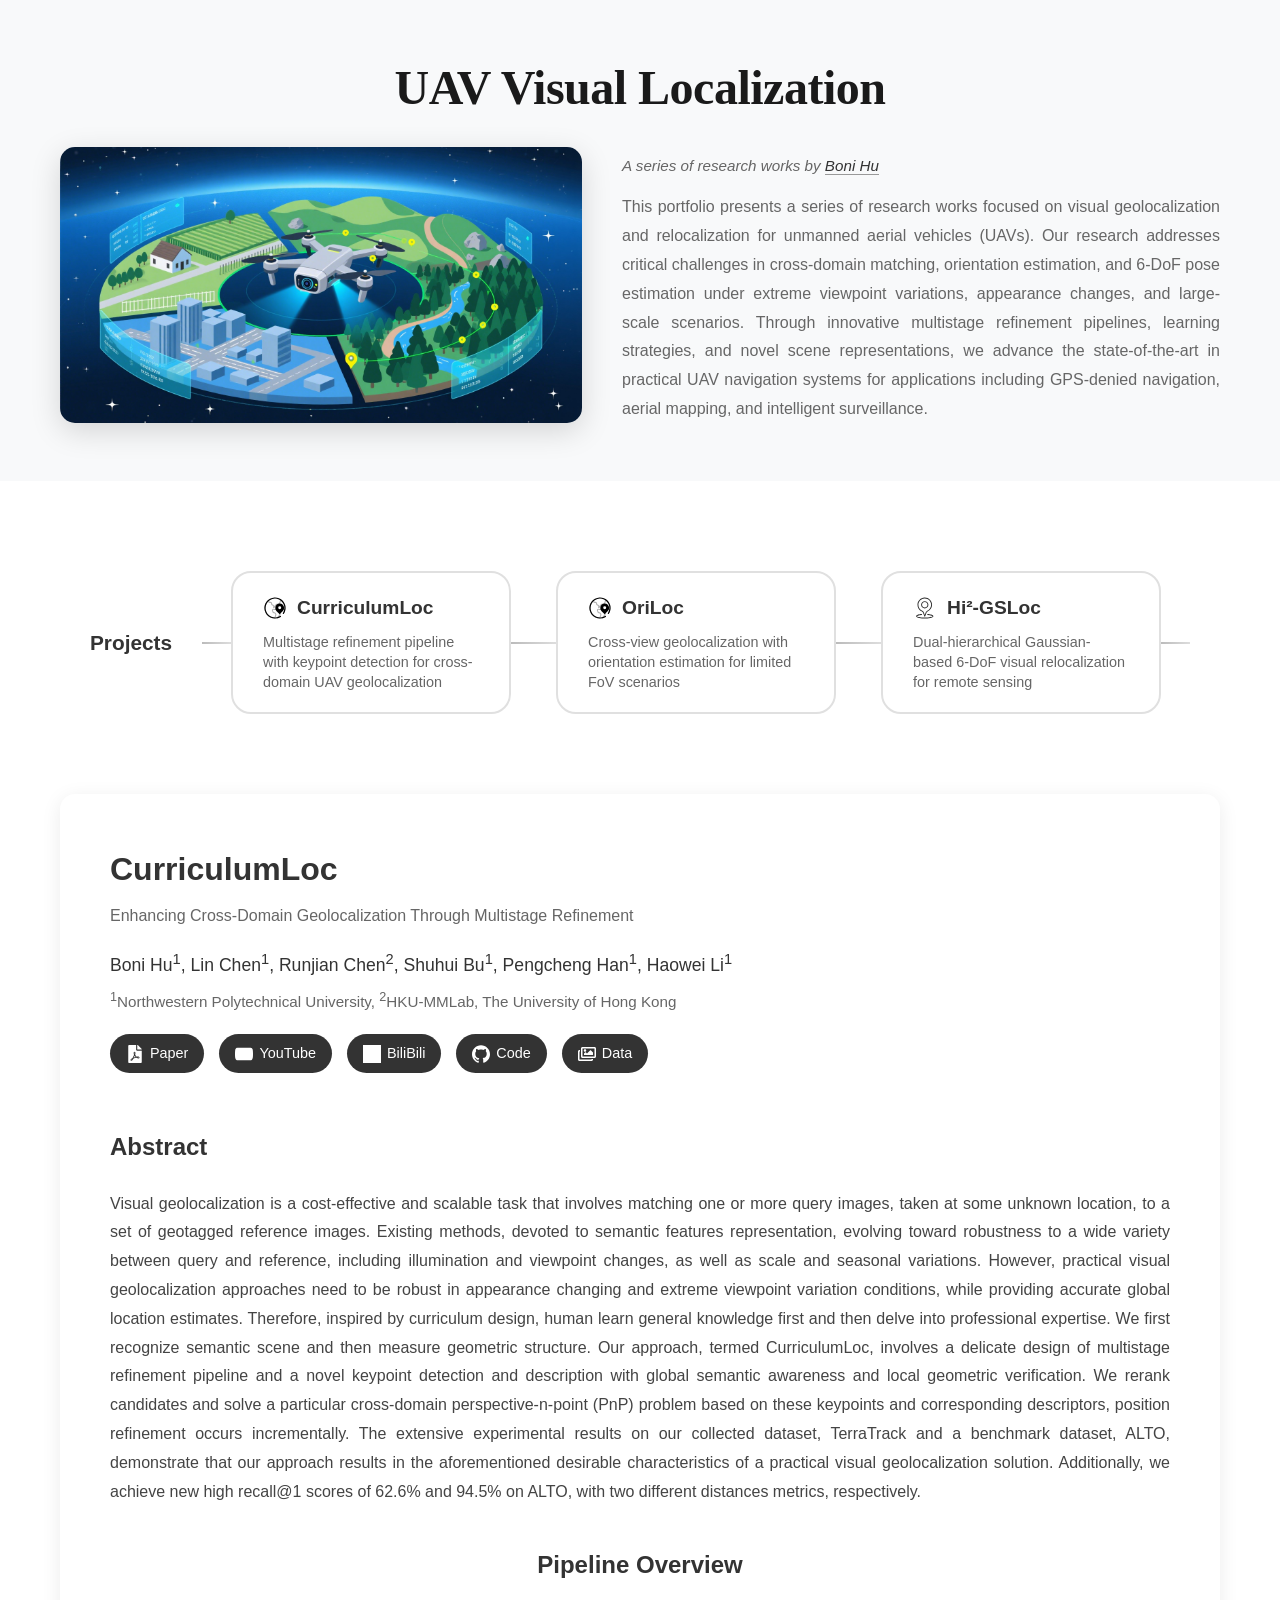
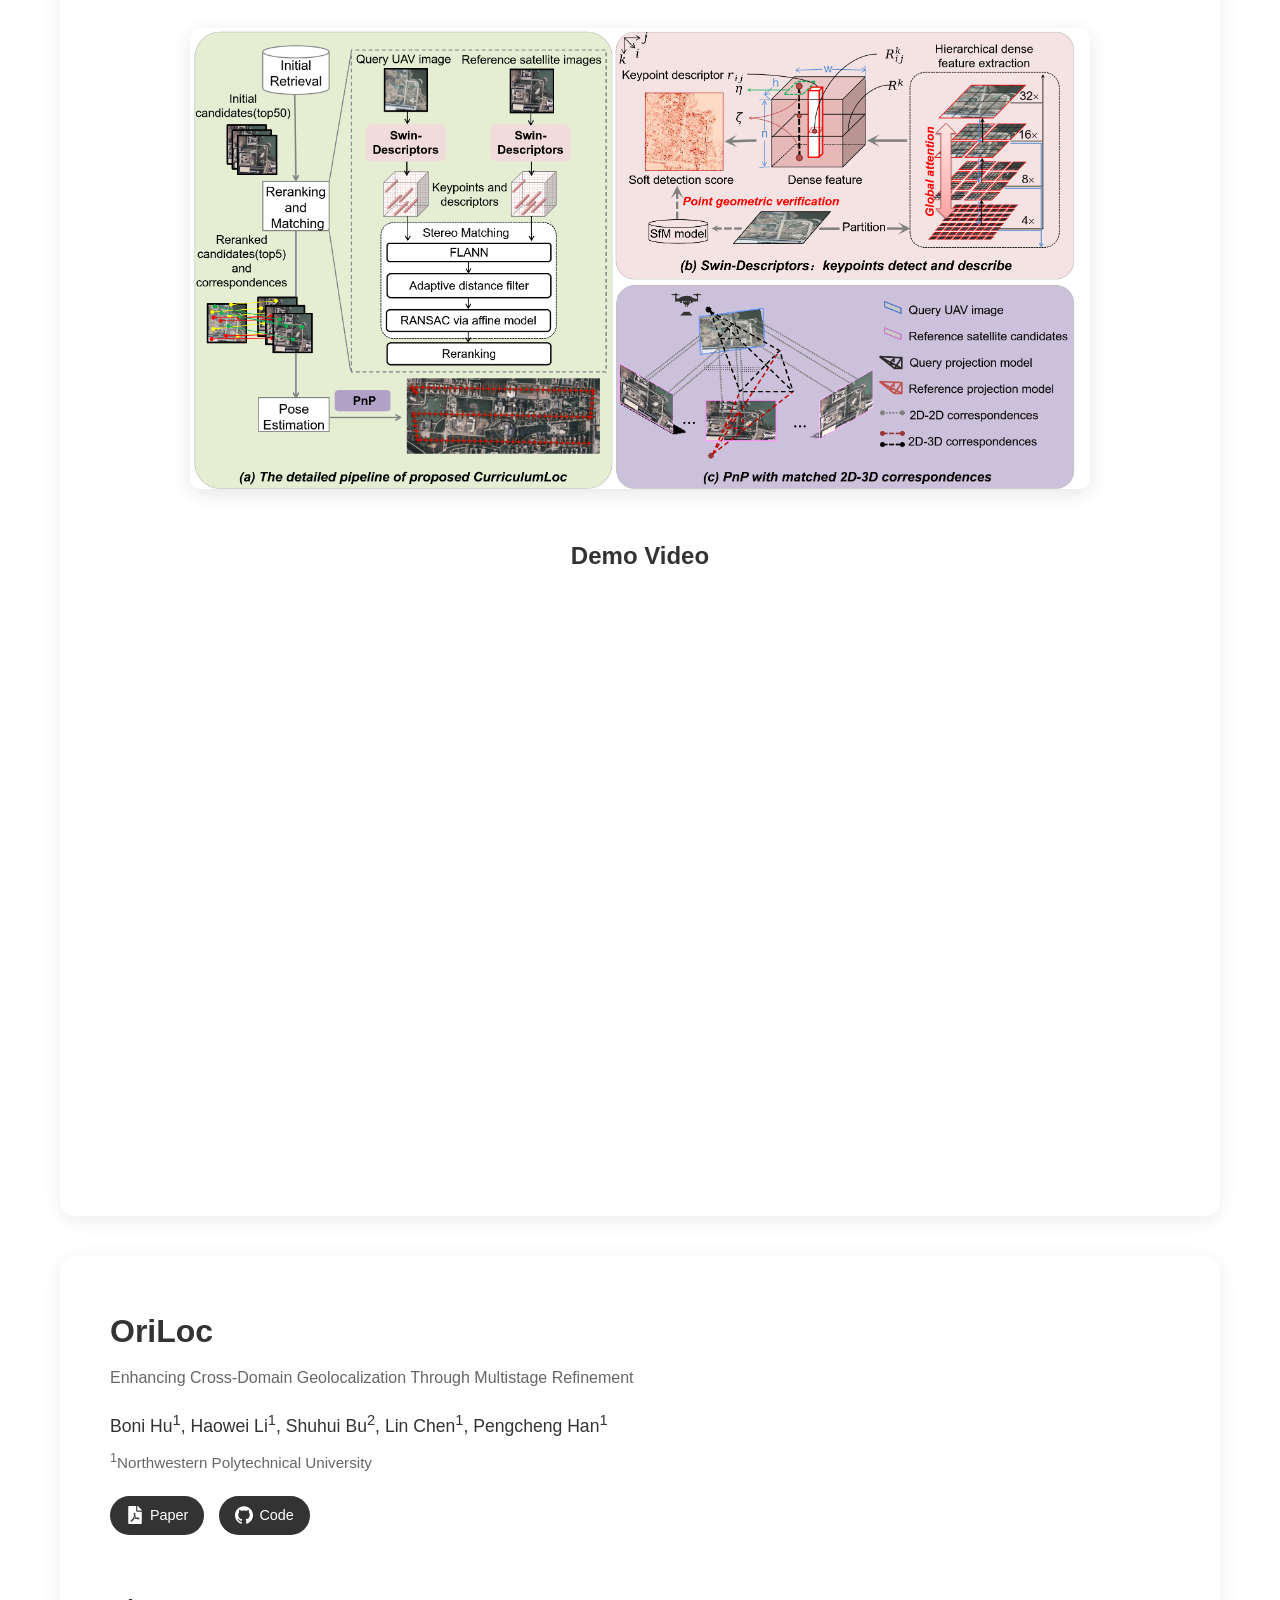
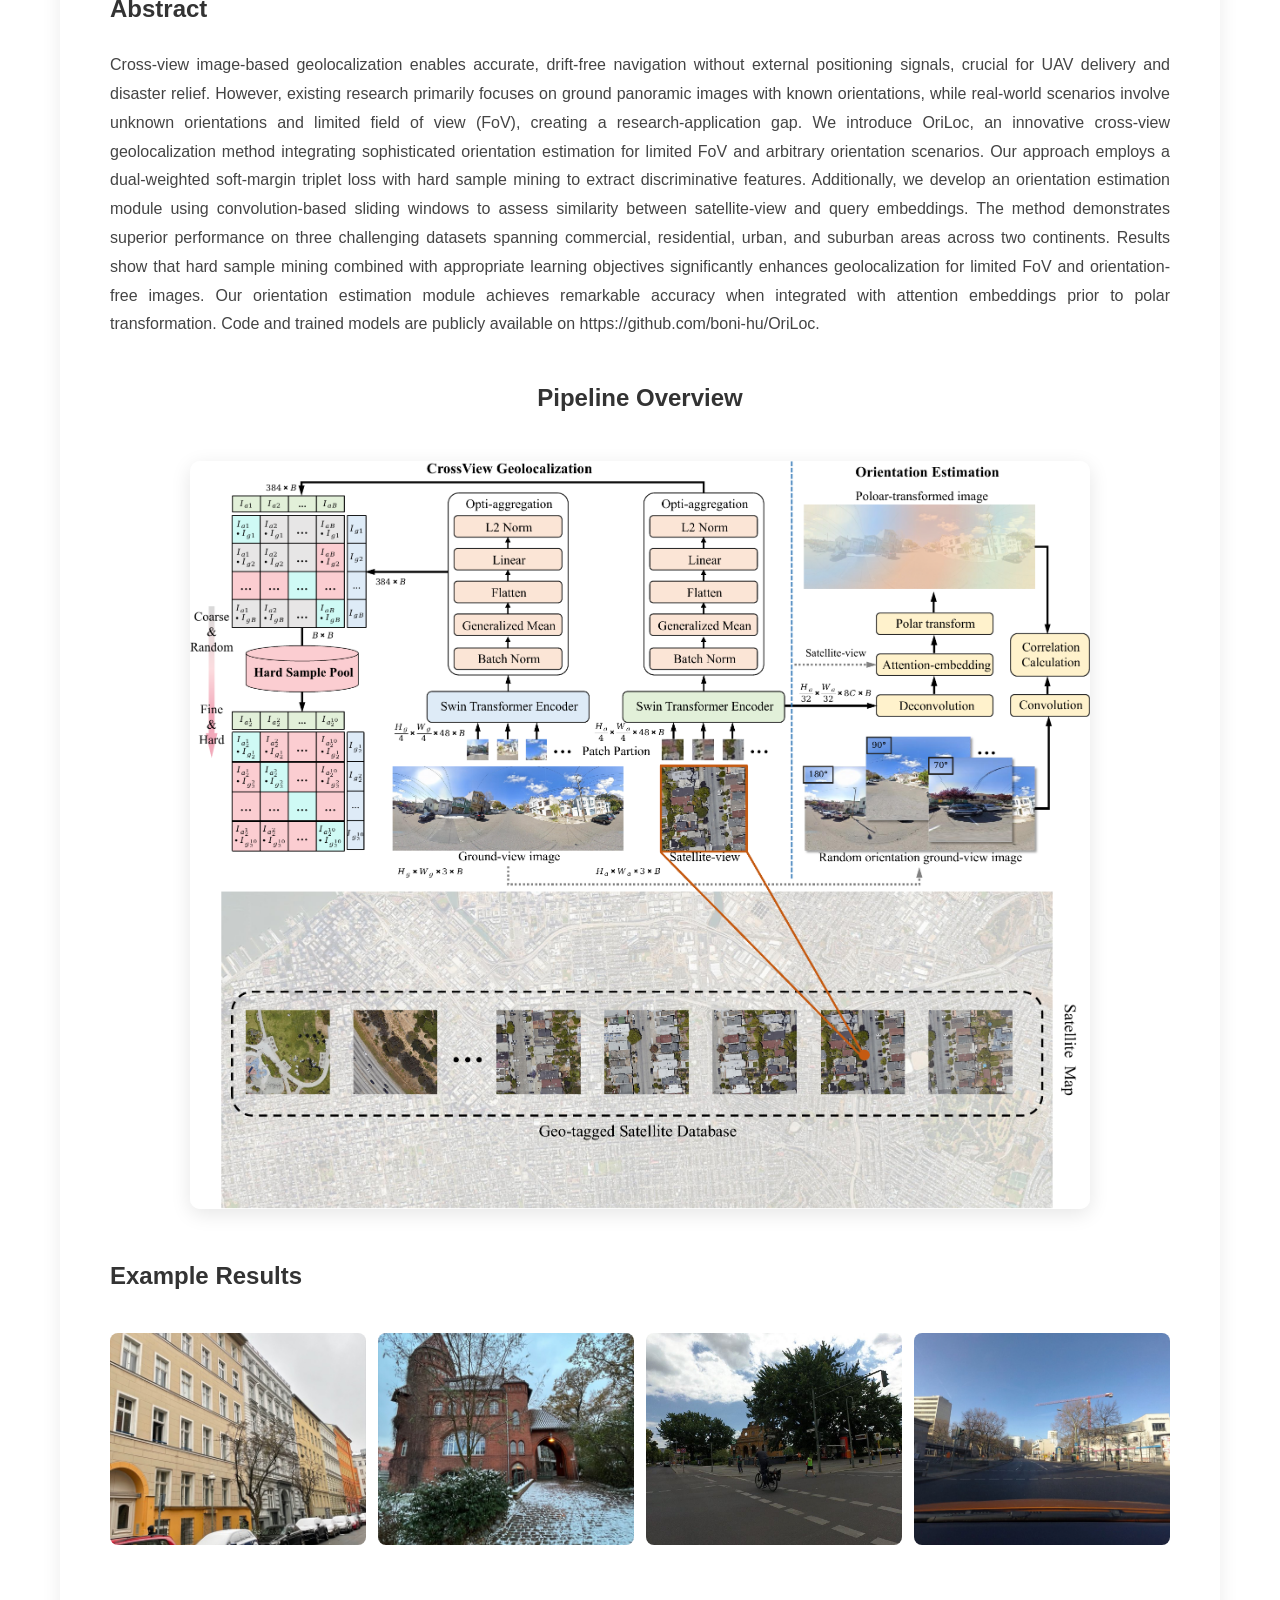
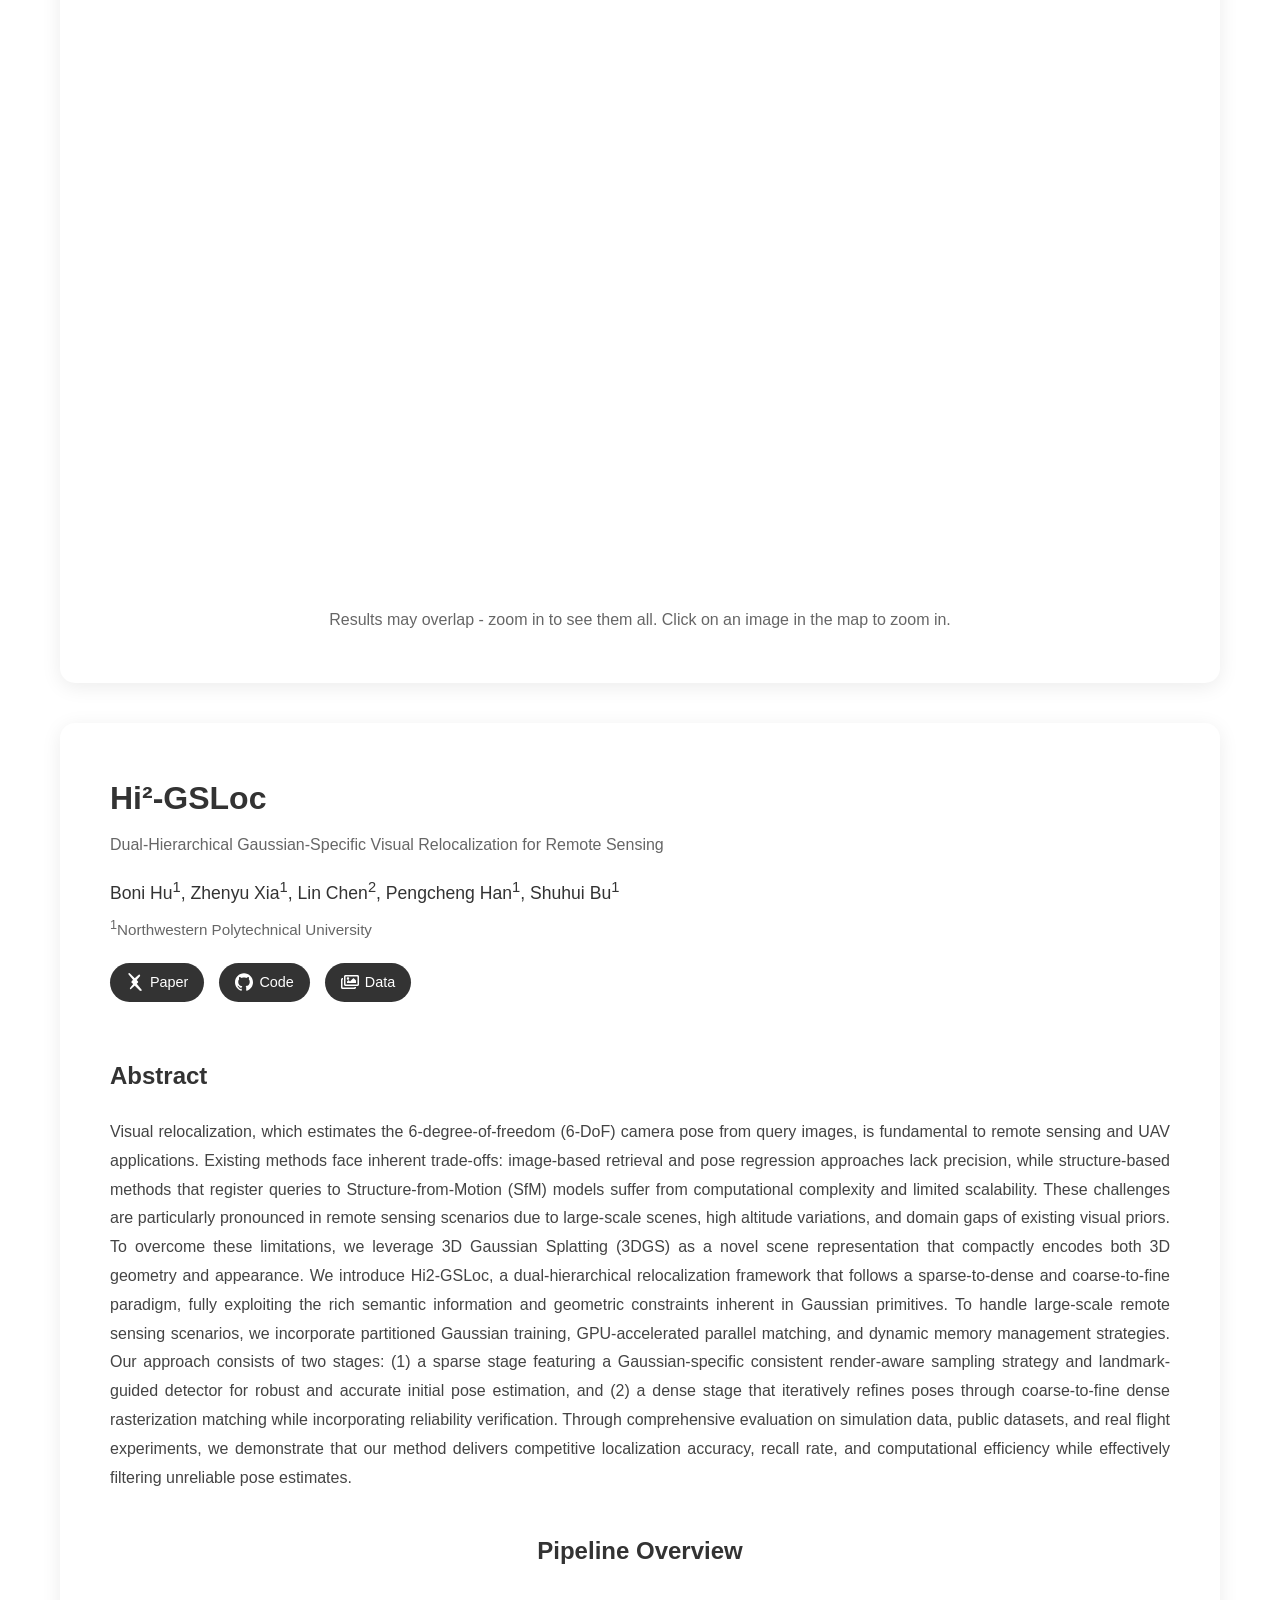
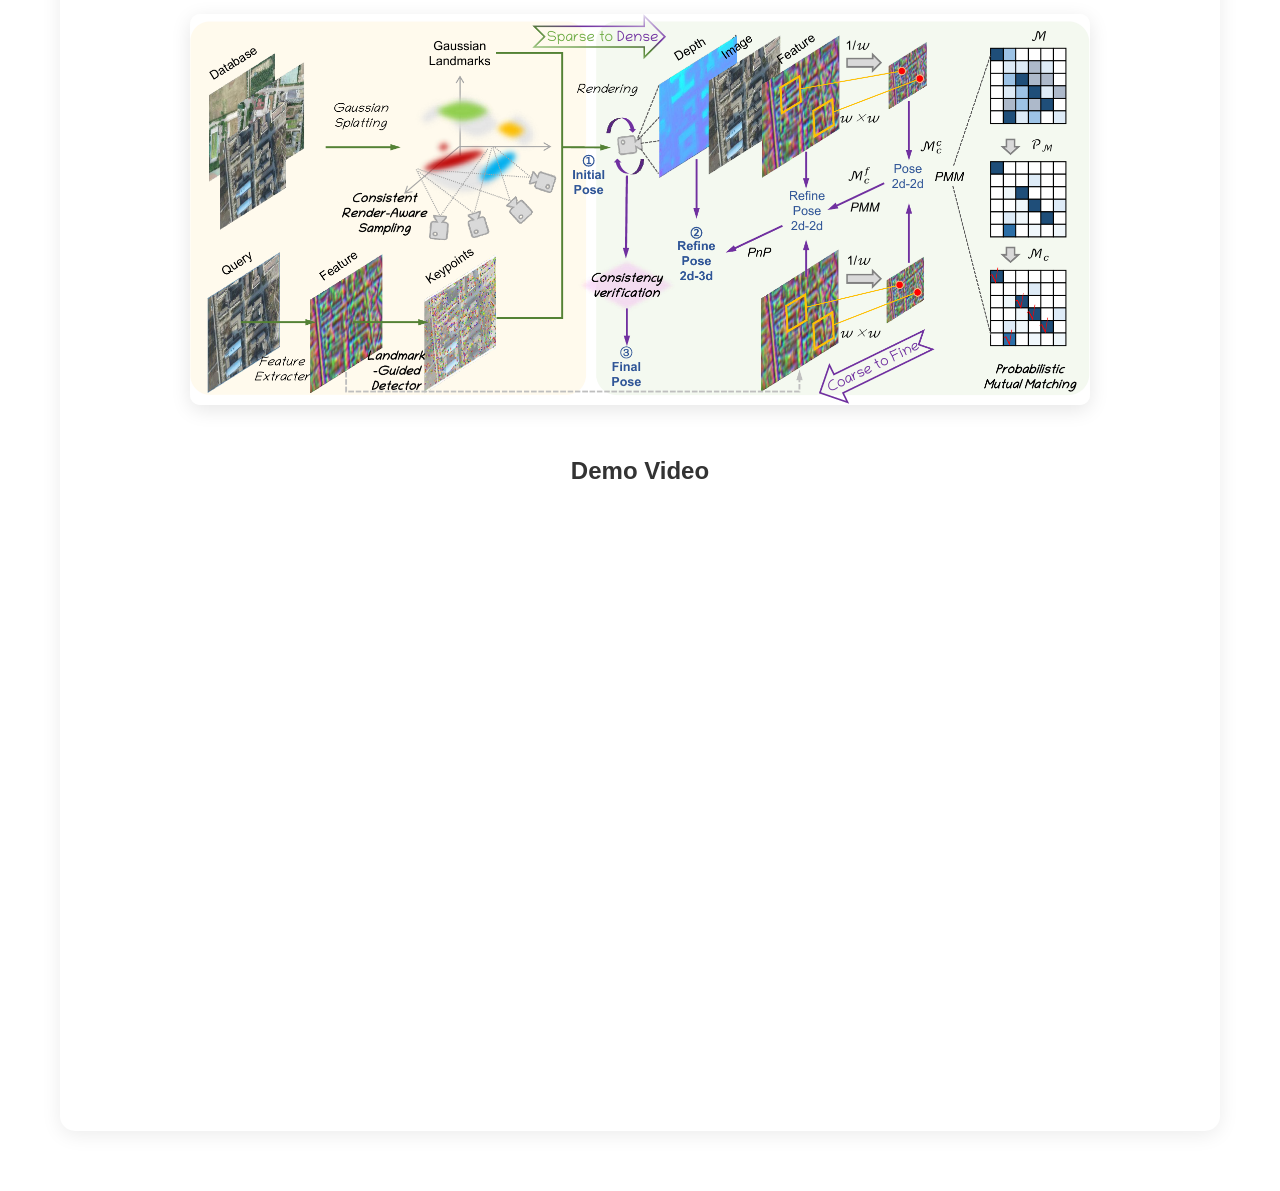
==== index.html @ 39e58263 "first commit" ====
<!DOCTYPE html>
<html lang="en">
<head>
  <meta charset="UTF-8">
  <meta name="viewport" content="width=device-width, initial-scale=1.0">
  <title>UAV Visual Localization</title>
  <link href="https://api.mapbox.com/mapbox-gl-js/v2.11.0/mapbox-gl.css" rel="stylesheet">
  <script src="https://api.mapbox.com/mapbox-gl-js/v2.11.0/mapbox-gl.js"></script>
  <style>
    * {
      margin: 0;
      padding: 0;
      box-sizing: border-box;
    }

    body {
      font-family: -apple-system, BlinkMacSystemFont, 'Segoe UI', Roboto, Oxygen, Ubuntu, Cantarell, sans-serif;
      line-height: 1.6;
      color: #333;
      background: #ffffff;
      min-height: 100vh;
    }

    @import url('https://fonts.googleapis.com/css2?family=Playfair+Display:wght@700;900&display=swap');

    .container {
      max-width: 1200px;
      margin: 0 auto;
      padding: 20px;
    }

    /* Hero Section */
    .hero {
      text-align: center;
      padding: 30px 20px;
      color: #333;
      background: #f8f9fa;
    }

    .hero h1 {
      font-size: 3em;
      margin-bottom: 15px;
      font-weight: 900;
      color: #1a1a1a;
      text-align: center;
      font-family: 'Playfair Display', serif;
      letter-spacing: -0.5px;
    }

    .hero-content {
      display: flex;
      align-items: center;
      gap: 40px;
      max-width: 1200px;
      margin: 0 auto;
      margin-top: 20px;
    }

    .hero-image-container {
      flex: 0 0 45%;
    }

    .hero-image {
      width: 100%;
      border-radius: 15px;
      box-shadow: 0 8px 30px rgba(0,0,0,0.15);
    }

    .hero-text {
      flex: 1;
      text-align: left;
    }

    .author-note {
      font-size: 0.95em;
      color: #666;
      margin-bottom: 15px;
      font-style: italic;
    }

    .author-note a {
      color: #333;
      text-decoration: none;
      font-weight: 500;
      border-bottom: 1px solid #999;
    }

    .author-note a:hover {
      color: #000;
      border-bottom-color: #333;
    }

    .hero-description {
      font-size: 1em;
      color: #666;
      line-height: 1.8;
      text-align: justify;
    }

    /* Navigation Menu */
    .nav-menu {
      background: transparent;
      padding: 40px 0;
      margin: 30px auto;
      position: relative;
      max-width: 1100px;
    }

    .nav-title {
      font-size: 1.3em;
      font-weight: 600;
      color: #333;
      margin-right: 30px;
      white-space: nowrap;
    }

    .nav-container {
      display: flex;
      justify-content: center;
      align-items: center;
      position: relative;
      max-width: 1100px;
      margin: 0 auto;
    }

    .nav-line-left,
    .nav-line-right {
      flex: 1;
      height: 2px;
      background: linear-gradient(90deg, #bbb, #ddd);
    }

    .nav-cards-container {
      display: flex;
      gap: 0;
      justify-content: space-between;
      align-items: center;
      width: 930px;
      position: relative;
    }

    .nav-line {
      flex: 1;
      height: 2px;
      background: linear-gradient(90deg, #bbb, #ddd);
      align-self: center;
    }

    .nav-card {
      background: #ffffff;
      border-radius: 20px;
      padding: 20px 30px;
      cursor: pointer;
      transition: all 0.3s ease;
      border: 2px solid #e0e0e0;
      max-width: 280px;
      min-width: 260px;
      flex: 0 0 auto;
      position: relative;
      z-index: 1;
    }

    .nav-card:hover {
      transform: translateY(-3px);
      box-shadow: 0 8px 20px rgba(0, 0, 0, 0.1);
      border-color: #999;
      background: #f8f9fa;
    }

    .nav-card h3 {
      color: #333;
      font-size: 1.2em;
      margin-bottom: 8px;
      display: flex;
      align-items: center;
      gap: 10px;
    }

    .nav-card-icon {
      width: 24px;
      height: 24px;
      flex-shrink: 0;
    }

    .nav-card p {
      color: #666;
      font-size: 0.9em;
      line-height: 1.4;
    }

    /* Project Sections */
    .project-section {
      background: #ffffff;
      border-radius: 15px;
      padding: 50px;
      margin: 40px auto;
      box-shadow: 0 4px 20px rgba(0,0,0,0.08);
      scroll-margin-top: 20px;
      max-width: 1200px;
    }

    .project-header {
      padding-bottom: 25px;
      margin-bottom: 25px;
    }

    .project-header h1 {
      font-size: 2em;
      color: #333;
      margin-bottom: 10px;
    }

    .project-header .subtitle {
      font-size: 1em;
      color: #666;
      font-weight: 400;
      line-height: 1.4;
    }

    .authors {
      margin: 20px 0;
    }

    .authors .names {
      font-size: 1.1em;
      margin-bottom: 8px;
    }

    .authors .names a {
      color: #333;
      text-decoration: none;
      transition: color 0.3s;
    }

    .authors .names a:hover {
      color: #666;
      text-decoration: underline;
    }

    .authors .affiliations {
      color: #666;
      font-size: 0.95em;
    }

    .links {
      display: flex;
      gap: 15px;
      flex-wrap: wrap;
      margin-top: 20px;
    }

    .links a {
      display: inline-flex;
      align-items: center;
      gap: 6px;
      padding: 8px 16px;
      background: #333;
      color: white;
      text-decoration: none;
      border-radius: 20px;
      transition: all 0.3s;
      font-weight: 500;
      font-size: 0.9em;
    }

    .links a:hover {
      background: #555;
      transform: translateY(-2px);
      box-shadow: 0 5px 15px rgba(0,0,0,0.2);
    }

    .links img {
      width: 18px;
      height: 18px;
      filter: brightness(0) invert(1);
    }

    /* Content Sections */
    h2 {
      color: #333;
      font-size: 1.5em;
      margin: 25px 0 15px 0;
      padding-bottom: 8px;
    }

    .sec-abstract {
      margin: 30px 0;
    }

    .sec-abstract p {
      text-align: justify;
      color: #444;
      line-height: 1.8;
    }

    .sec-pipeline, .sec-video {
      text-align: center;
      margin: 40px 0;
    }

    .sec-pipeline img {
      max-width: 900px;
      width: 100%;
      border-radius: 10px;
      box-shadow: 0 5px 20px rgba(0,0,0,0.1);
      margin-top: 20px;
    }

    .full-width-video {
      width: 100%;
      max-width: 900px;
      height: 500px;
      border-radius: 10px;
      margin-top: 20px;
    }

    /* Example Results */
    .sec-results {
      max-width: 1200px;
      margin: 0 auto;
    }

    .example-queries {
      width: 100%;
      display: flex;
      flex-direction: row;
      justify-content: space-between;
      gap: 0.75rem;
      height: 14rem;
      margin: 30px 0;
    }

    .example-query {
      height: 13.25rem;
      cursor: pointer;
      transition: border-bottom 0.3s;
      flex: 1;
    }

    .example-query img {
      height: 100%;
      width: 100%;
      object-fit: cover;
      display: block;
      border-radius: 8px;
    }

    .example-query:hover {
      border-bottom: 0.75rem solid #999;
    }

    .example-query.active {
      border-bottom: 0.75rem solid #015C92;
    }

    .map-marker {
      background-color: #fff;
      box-shadow: rgba(99, 99, 99, 0.2) 0px 2px 8px 0px;
      height: 80px;
      width: auto;
      border: 2px solid white;
      cursor: zoom-in;
      border-radius: 4px;
    }

    .map-marker.active {
      height: 280px;
      z-index: 1000 !important;
      cursor: zoom-out;
    }

    #map {
      width: 100%;
      height: 600px;
      border-radius: 10px;
      margin: 20px 0;
    }

    /* Mapbox popup image size */
    .mapboxgl-popup-content img {
      max-width: 96px !important;
      width: 96px !important;
      height: auto !important;
    }

    /* Back to Top Button */
    .back-to-top {
      position: fixed;
      bottom: 40px;
      right: 40px;
      background: #333;
      color: white;
      width: 50px;
      height: 50px;
      border-radius: 50%;
      display: flex;
      align-items: center;
      justify-content: center;
      cursor: pointer;
      box-shadow: 0 5px 20px rgba(0,0,0,0.2);
      transition: all 0.3s;
      opacity: 0;
      visibility: hidden;
    }

    .back-to-top.show {
      opacity: 1;
      visibility: visible;
    }

    .back-to-top:hover {
      background: #555;
      transform: translateY(-5px);
    }

    @media (max-width: 768px) {
      .hero h1 {
        font-size: 2em;
      }

      .hero-content {
        flex-direction: column;
      }

      .hero-image-container {
        flex: 0 0 100%;
      }

      .hero-text {
        text-align: justify;
      }
      
      .project-section {
        padding: 30px 20px;
      }

      .full-width-video {
        height: 300px;
      }

      .nav-title {
        display: none;
      }

      .nav-container {
        flex-direction: column;
        gap: 20px;
      }

      .nav-cards-container {
        flex-direction: column;
        align-items: stretch;
        width: 100%;
      }

      .nav-line {
        display: none;
      }

      .nav-line-left,
      .nav-line-right {
        display: none;
      }

      .nav-card {
        max-width: 100%;
      }

      .sec-pipeline img {
        max-width: 100%;
      }
    }
  </style>
</head>
<body>
  <div class="hero">
    <div class="container">
      <h1>UAV Visual Localization</h1>
      <div class="hero-content">
        <div class="hero-image-container">
          <img src="teaser.png" alt="UAV Visual Geolocalization Overview" class="hero-image">
        </div>
        <div class="hero-text">
          <div class="author-note">
            A series of research works by <a href="https://boni-hu.github.io/" target="_blank">Boni Hu</a>
          </div>
          <div class="hero-description">
            This portfolio presents a series of research works focused on visual geolocalization and relocalization for unmanned aerial vehicles (UAVs). Our research addresses critical challenges in cross-domain matching, orientation estimation, and 6-DoF pose estimation under extreme viewpoint variations, appearance changes, and large-scale scenarios. Through innovative multistage refinement pipelines, learning strategies, and novel scene representations, we advance the state-of-the-art in practical UAV navigation systems for applications including GPS-denied navigation, aerial mapping, and intelligent surveillance.
          </div>
        </div>
      </div>
    </div>
  </div>

  <div class="container">
    <div class="nav-menu">
      <div class="nav-container">
        <div class="nav-title">Projects</div>
        <div class="nav-line-left"></div>
        <div class="nav-cards-container">
          <div class="nav-card" onclick="document.getElementById('curriculumloc').scrollIntoView({behavior: 'smooth'})">
            <h3>
              <img src="icons/loc.svg" alt="Location" class="nav-card-icon">
              CurriculumLoc
            </h3>
            <p>Multistage refinement pipeline with keypoint detection for cross-domain UAV geolocalization</p>
          </div>
          
          <div class="nav-line"></div>
          
          <div class="nav-card" onclick="document.getElementById('oriloc').scrollIntoView({behavior: 'smooth'})">
            <h3>
              <img src="icons/loc.svg" alt="Location" class="nav-card-icon">
              OriLoc
            </h3>
            <p>Cross-view geolocalization with orientation estimation for limited FoV scenarios</p>
          </div>
          
          <div class="nav-line"></div>
          
          <div class="nav-card" onclick="document.getElementById('hi2gsloc').scrollIntoView({behavior: 'smooth'})">
            <h3>
              <img src="icons/reloc.svg" alt="Relocalization" class="nav-card-icon">
              Hi²-GSLoc
            </h3>
            <p>Dual-hierarchical Gaussian-based 6-DoF visual relocalization for remote sensing</p>
          </div>
        </div>
        <div class="nav-line-right"></div>
      </div>
    </div>

    <!-- CurriculumLoc Section -->
    <div id="curriculumloc" class="project-section">
      <div class="project-header">
        <h1>CurriculumLoc</h1>
        <div class="subtitle">Enhancing Cross-Domain Geolocalization Through Multistage Refinement</div>
        <div class="authors">
          <div class="names">
            <a href="https://boni-hu.github.io/">Boni Hu</a><sup>1</sup>, 
            <a>Lin Chen</a><sup>1</sup>, 
            <a href="https://boni-hu.github.io/">Runjian Chen</a><sup>2</sup>, 
            <a>Shuhui Bu</a><sup>1</sup>, 
            <a>Pengcheng Han</a><sup>1</sup>, 
            <a>Haowei Li</a><sup>1</sup>
          </div>
          <div class="affiliations">
            <sup>1</sup>Northwestern Polytechnical University, <sup>2</sup>HKU-MMLab, The University of Hong Kong
          </div>
        </div>
        <div class="links">
          <a href="https://ieeexplore.ieee.org/document/10477445">
            <img src="./icons/pdf.svg" alt="Paper"/>
            Paper
          </a>
          <a href="https://www.youtube.com/watch?v=IF1VuWw-dRE">
            <img class="yt" src="./icons/youtube.svg" alt="YouTube"/>
            YouTube
          </a>
          <a href="https://player.bilibili.com/player.html?bvid=BV1K84yzREQv&page=1&high_quality=1">
            <img class="yt" src="./icons/bilibili.jpg" alt="BiliBili"/>
            BiliBili
          </a>
          <a href="https://github.com/boni-hu/CurriculumLoc">
            <img src="./icons/github.svg" alt="Code"/>
            Code
          </a>
          <a href="https://github.com/boni-hu/CurriculumLoc">
            <img src="./icons/images.svg" alt="Data"/>
            Data
          </a>
        </div>
      </div>

      <div class="sec-abstract">
        <h2>Abstract</h2>
        <p>Visual geolocalization is a cost-effective and scalable task that involves matching one or more query images, taken at some unknown location, to a set of geotagged reference images. Existing methods, devoted to semantic features representation, evolving toward robustness to a wide variety between query and reference, including illumination and viewpoint changes, as well as scale and seasonal variations. However, practical visual geolocalization approaches need to be robust in appearance changing and extreme viewpoint variation conditions, while providing accurate global location estimates. Therefore, inspired by curriculum design, human learn general knowledge first and then delve into professional expertise. We first recognize semantic scene and then measure geometric structure. Our approach, termed CurriculumLoc, involves a delicate design of multistage refinement pipeline and a novel keypoint detection and description with global semantic awareness and local geometric verification. We rerank candidates and solve a particular cross-domain perspective-n-point (PnP) problem based on these keypoints and corresponding descriptors, position refinement occurs incrementally. The extensive experimental results on our collected dataset, TerraTrack and a benchmark dataset, ALTO, demonstrate that our approach results in the aforementioned desirable characteristics of a practical visual geolocalization solution. Additionally, we achieve new high recall@1 scores of 62.6% and 94.5% on ALTO, with two different distances metrics, respectively.</p>
      </div>

      <div class="sec-pipeline">
        <h2>Pipeline Overview</h2>
        <img src="pipeline.png" alt="CurriculumLoc Pipeline">
      </div>

      <div class="sec-video">
        <h2>Demo Video</h2>
        <iframe
          class="full-width-video"
          src="https://www.youtube.com/embed/IF1VuWw-dRE"
          title="YouTube video player"
          frameborder="0"
          allow="accelerometer; autoplay; clipboard-write; encrypted-media; gyroscope; picture-in-picture; web-share"
          allowfullscreen
        ></iframe>
      </div>
    </div>

    <!-- OriLoc Section -->
    <div id="oriloc" class="project-section">
      <div class="project-header">
        <h1>OriLoc</h1>
        <div class="subtitle">Enhancing Cross-Domain Geolocalization Through Multistage Refinement</div>
        <div class="authors">
          <div class="names">
            <a href="https://boni-hu.github.io/">Boni Hu</a><sup>1</sup>, 
            <a>Haowei Li</a><sup>1</sup>, 
            <a>Shuhui Bu</a><sup>2</sup>, 
            <a>Lin Chen</a><sup>1</sup>, 
            <a>Pengcheng Han</a><sup>1</sup>
          </div>
          <div class="affiliations">
            <sup>1</sup>Northwestern Polytechnical University
          </div>
        </div>
        <div class="links">
          <a href="https://ieeexplore.ieee.org/document/11037236">
            <img src="./icons/pdf.svg" alt="Paper"/>
            Paper
          </a>
          <a href="https://github.com/boni-hu/OriLoc">
            <img src="./icons/github.svg" alt="Code"/>
            Code
          </a>
        </div>
      </div>

      <div class="sec-abstract">
        <h2>Abstract</h2>
        <p>Cross-view image-based geolocalization enables accurate, drift-free navigation without external positioning signals, crucial for UAV delivery and disaster relief. However, existing research primarily focuses on ground panoramic images with known orientations, while real-world scenarios involve unknown orientations and limited field of view (FoV), creating a research-application gap. We introduce OriLoc, an innovative cross-view geolocalization method integrating sophisticated orientation estimation for limited FoV and arbitrary orientation scenarios. Our approach employs a dual-weighted soft-margin triplet loss with hard sample mining to extract discriminative features. Additionally, we develop an orientation estimation module using convolution-based sliding windows to assess similarity between satellite-view and query embeddings. The method demonstrates superior performance on three challenging datasets spanning commercial, residential, urban, and suburban areas across two continents. Results show that hard sample mining combined with appropriate learning objectives significantly enhances geolocalization for limited FoV and orientation-free images. Our orientation estimation module achieves remarkable accuracy when integrated with attention embeddings prior to polar transformation. Code and trained models are publicly available on https://github.com/boni-hu/OriLoc.</p>
      </div>

      <div class="sec-pipeline">
        <h2>Pipeline Overview</h2>
        <img src="oriloc-1.png" alt="OriLoc Pipeline">
      </div>

      <div class="sec-results">
        <h2>Example Results</h2>
        <div class="example-queries">
          <div class="example-query" onclick="setMap(this)">
            <img src="examples/_10a6ddf4_query@52.49042@13.39269@success.jpg" 
                 data-preds="examples/_10a6ddf4@52.49045@13.39274@success.jpg;examples/_10a6ddf4@52.49047@13.39262@success.jpg;examples/_10a6ddf4@52.49049@13.39266@success.jpg;examples/_10a6ddf4@52.53102@13.42728@_failure.jpg;examples/_10a6ddf4@52.53114@13.42744@failure.jpg">
          </div>
          <div class="example-query" onclick="setMap(this)">
            <img src="examples/_e6d4ef08_query@52.48753@13.38411@success.jpg" 
                 data-preds="examples/_e6d4ef08@52.48766@13.38397@success.jpg;examples/_e6d4ef08@52.49720@13.34247@failure.jpg;examples/_e6d4ef08@52.50317@13.45528@failure.jpg;examples/_e6d4ef08@52.50319@13.45520@failure.jpg;examples/_e6d4ef08@52.50351@13.45582@failure.jpg">
          </div>
          <div class="example-query" onclick="setMap(this)">
            <img src="examples/_e81069c0_query@52.50439@13.38232@success.jpg" 
                 data-preds="examples/_e81069c0@52.50432@13.38236@success.jpg;examples/_e81069c0@52.50439@13.38235@success.jpg;examples/_e81069c0@52.50446@13.38226@success.jpg;examples/_e81069c0@52.50457@13.38217@success.jpg;examples/_e81069c0@52.51073@13.36871@failure.jpg">
          </div>
          <div class="example-query" onclick="setMap(this)">
            <img src="examples/_faac82e7_query@52.49989@13.35393@success.jpg" 
                 data-preds="examples/_faac82e7@52.49981@13.34109@_failure.jpg;examples/_faac82e7@52.49983@13.34124@failure.jpg;examples/_faac82e7@52.49984@13.34128@failure.jpg;examples/_faac82e7@52.49992@13.35389@success.jpg;examples/_faac82e7@52.51958@13.37191@failure.jpg">
          </div>
        </div>
        <div id="map"></div>
        <p style="text-align: center; color: #666; margin-top: 10px;">
          Results may overlap - zoom in to see them all. Click on an image in the map to zoom in.
        </p>
      </div>
    </div>

    <!-- Hi²-GSLoc Section -->
    <div id="hi2gsloc" class="project-section">
      <div class="project-header">
        <h1>Hi²-GSLoc</h1>
        <div class="subtitle">Dual-Hierarchical Gaussian-Specific Visual Relocalization for Remote Sensing</div>
        <div class="authors">
          <div class="names">
            <a href="https://boni-hu.github.io/">Boni Hu</a><sup>1</sup>, 
            <a>Zhenyu Xia</a><sup>1</sup>, 
            <a>Lin Chen</a><sup>2</sup>, 
            <a>Pengcheng Han</a><sup>1</sup>, 
            <a>Shuhui Bu</a><sup>1</sup>
          </div>
          <div class="affiliations">
            <sup>1</sup>Northwestern Polytechnical University
          </div>
        </div>
        <div class="links">
          <a href="https://arxiv.org/abs/2507.15683">
            <img src="./icons/arxiv.svg" alt="Paper"/>
            Paper
          </a>
          <a href="https://github.com/boni-hu/CurriculumLoc">
            <img src="./icons/github.svg" alt="Code"/>
            Code
          </a>
          <a href="https://github.com/boni-hu/CurriculumLoc">
            <img src="./icons/images.svg" alt="Data"/>
            Data
          </a>
        </div>
      </div>

      <div class="sec-abstract">
        <h2>Abstract</h2>
        <p>Visual relocalization, which estimates the 6-degree-of-freedom (6-DoF) camera pose from query images, is fundamental to remote sensing and UAV applications. Existing methods face inherent trade-offs: image-based retrieval and pose regression approaches lack precision, while structure-based methods that register queries to Structure-from-Motion (SfM) models suffer from computational complexity and limited scalability. These challenges are particularly pronounced in remote sensing scenarios due to large-scale scenes, high altitude variations, and domain gaps of existing visual priors. To overcome these limitations, we leverage 3D Gaussian Splatting (3DGS) as a novel scene representation that compactly encodes both 3D geometry and appearance. We introduce Hi2-GSLoc, a dual-hierarchical relocalization framework that follows a sparse-to-dense and coarse-to-fine paradigm, fully exploiting the rich semantic information and geometric constraints inherent in Gaussian primitives. To handle large-scale remote sensing scenarios, we incorporate partitioned Gaussian training, GPU-accelerated parallel matching, and dynamic memory management strategies. Our approach consists of two stages: (1) a sparse stage featuring a Gaussian-specific consistent render-aware sampling strategy and landmark-guided detector for robust and accurate initial pose estimation, and (2) a dense stage that iteratively refines poses through coarse-to-fine dense rasterization matching while incorporating reliability verification. Through comprehensive evaluation on simulation data, public datasets, and real flight experiments, we demonstrate that our method delivers competitive localization accuracy, recall rate, and computational efficiency while effectively filtering unreliable pose estimates.</p>
      </div>

      <div class="sec-pipeline">
        <h2>Pipeline Overview</h2>
        <img src="gsloc-1.png" alt="Hi²-GSLoc Pipeline">
      </div>

      <div class="sec-video">
        <h2>Demo Video</h2>
        <iframe
          class="full-width-video"
          src="https://www.youtube.com/embed/IF1VuWw-dRE"
          title="YouTube video player"
          frameborder="0"
          allow="accelerometer; autoplay; clipboard-write; encrypted-media; gyroscope; picture-in-picture; web-share"
          allowfullscreen
        ></iframe>
      </div>
    </div>
  </div>

  <div class="back-to-top" onclick="window.scrollTo({top: 0, behavior: 'smooth'})">
    ↑
  </div>

  <script src="index.js"></script>
  <script>
    // Back to top button
    window.addEventListener('scroll', function() {
      const backToTop = document.querySelector('.back-to-top');
      if (window.pageYOffset > 300) {
        backToTop.classList.add('show');
      } else {
        backToTop.classList.remove('show');
      }
    });

    // Map functionality
    let map;
    mapboxgl.accessToken = 'pk.eyJ1IjoiYm9uaWh1IiwiYSI6ImNsanVvdTR5czBicWgzZW8wYjJ2aWoxN3QifQ.yB9rZ5LdXFp0z0G5CIEh0A';

    function initMap() {
      map = new mapboxgl.Map({
        container: 'map',
        style: 'mapbox://styles/mapbox/streets-v11',
        center: [13.39, 52.49],
        zoom: 12
      });
    }

    function setMap(element) {
      const img = element.querySelector('img');
      const src = img.src;
      const preds = img.getAttribute('data-preds');
      
      if (!map) {
        initMap();
      }

      // Parse query coordinates
      const queryMatch = src.match(/@([\d.]+)@([\d.]+)@/);
      if (queryMatch) {
        const queryLat = parseFloat(queryMatch[1]);
        const queryLng = parseFloat(queryMatch[2]);
        
        // Clear existing markers
        document.querySelectorAll('.mapboxgl-marker').forEach(m => m.remove());
        
        // Add query marker
        new mapboxgl.Marker({color: 'red'})
          .setLngLat([queryLng, queryLat])
          .setPopup(new mapboxgl.Popup().setHTML('<img src="' + src + '" style="width:96px;height:auto;">'))
          .addTo(map);
        
        // Add prediction markers
        if (preds) {
          preds.split(';').forEach((pred, idx) => {
            const predMatch = pred.match(/@([\d.]+)@([\d.]+)@/);
            if (predMatch) {
              const predLat = parseFloat(predMatch[1]);
              const predLng = parseFloat(predMatch[2]);
              const isSuccess = pred.includes('success');
              
              new mapboxgl.Marker({color: isSuccess ? 'green' : 'orange'})
                .setLngLat([predLng, predLat])
                .setPopup(new mapboxgl.Popup().setHTML('<img src="' + pred + '" style="width:96px;height:auto;">'))
                .addTo(map);
            }
          });
        }
        
        // Center map
        map.flyTo({
          center: [queryLng, queryLat],
          zoom: 14
        });
      }
    }

    // Initialize map when page loads
    window.addEventListener('load', initMap);
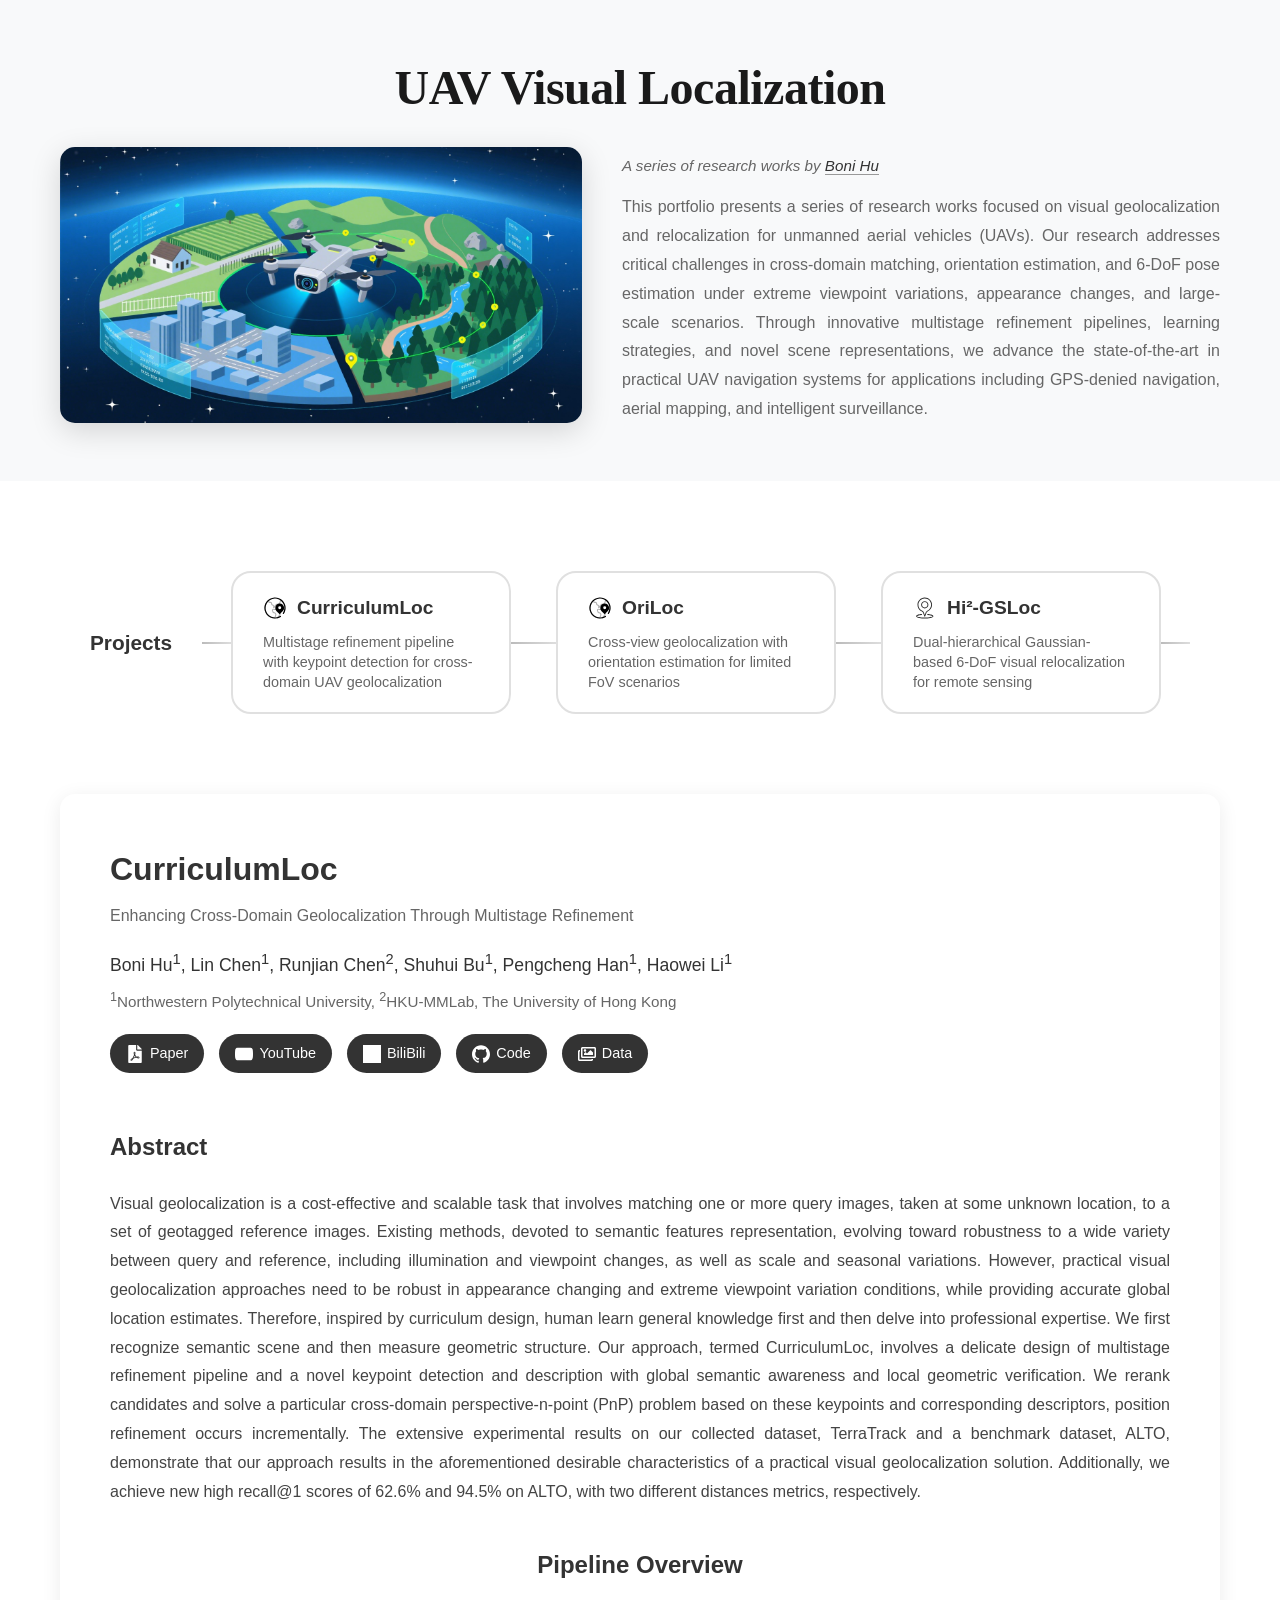
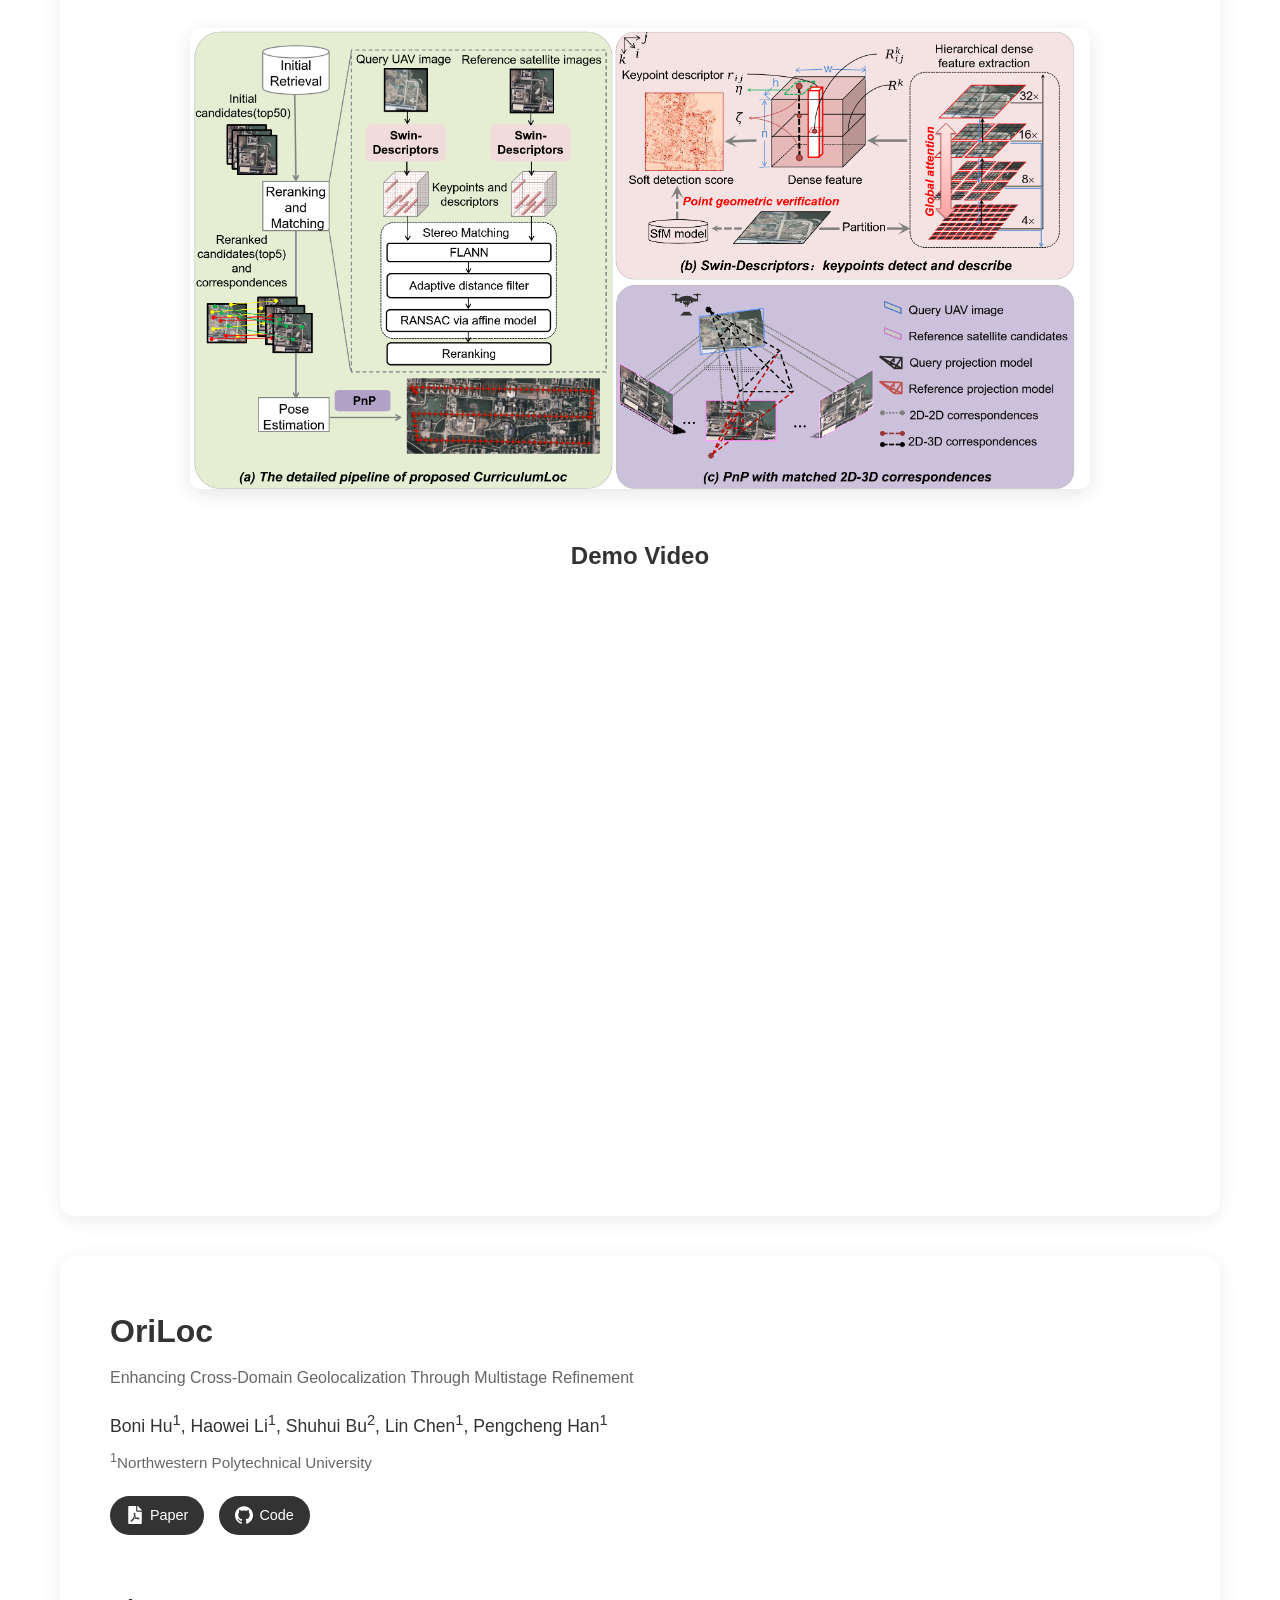
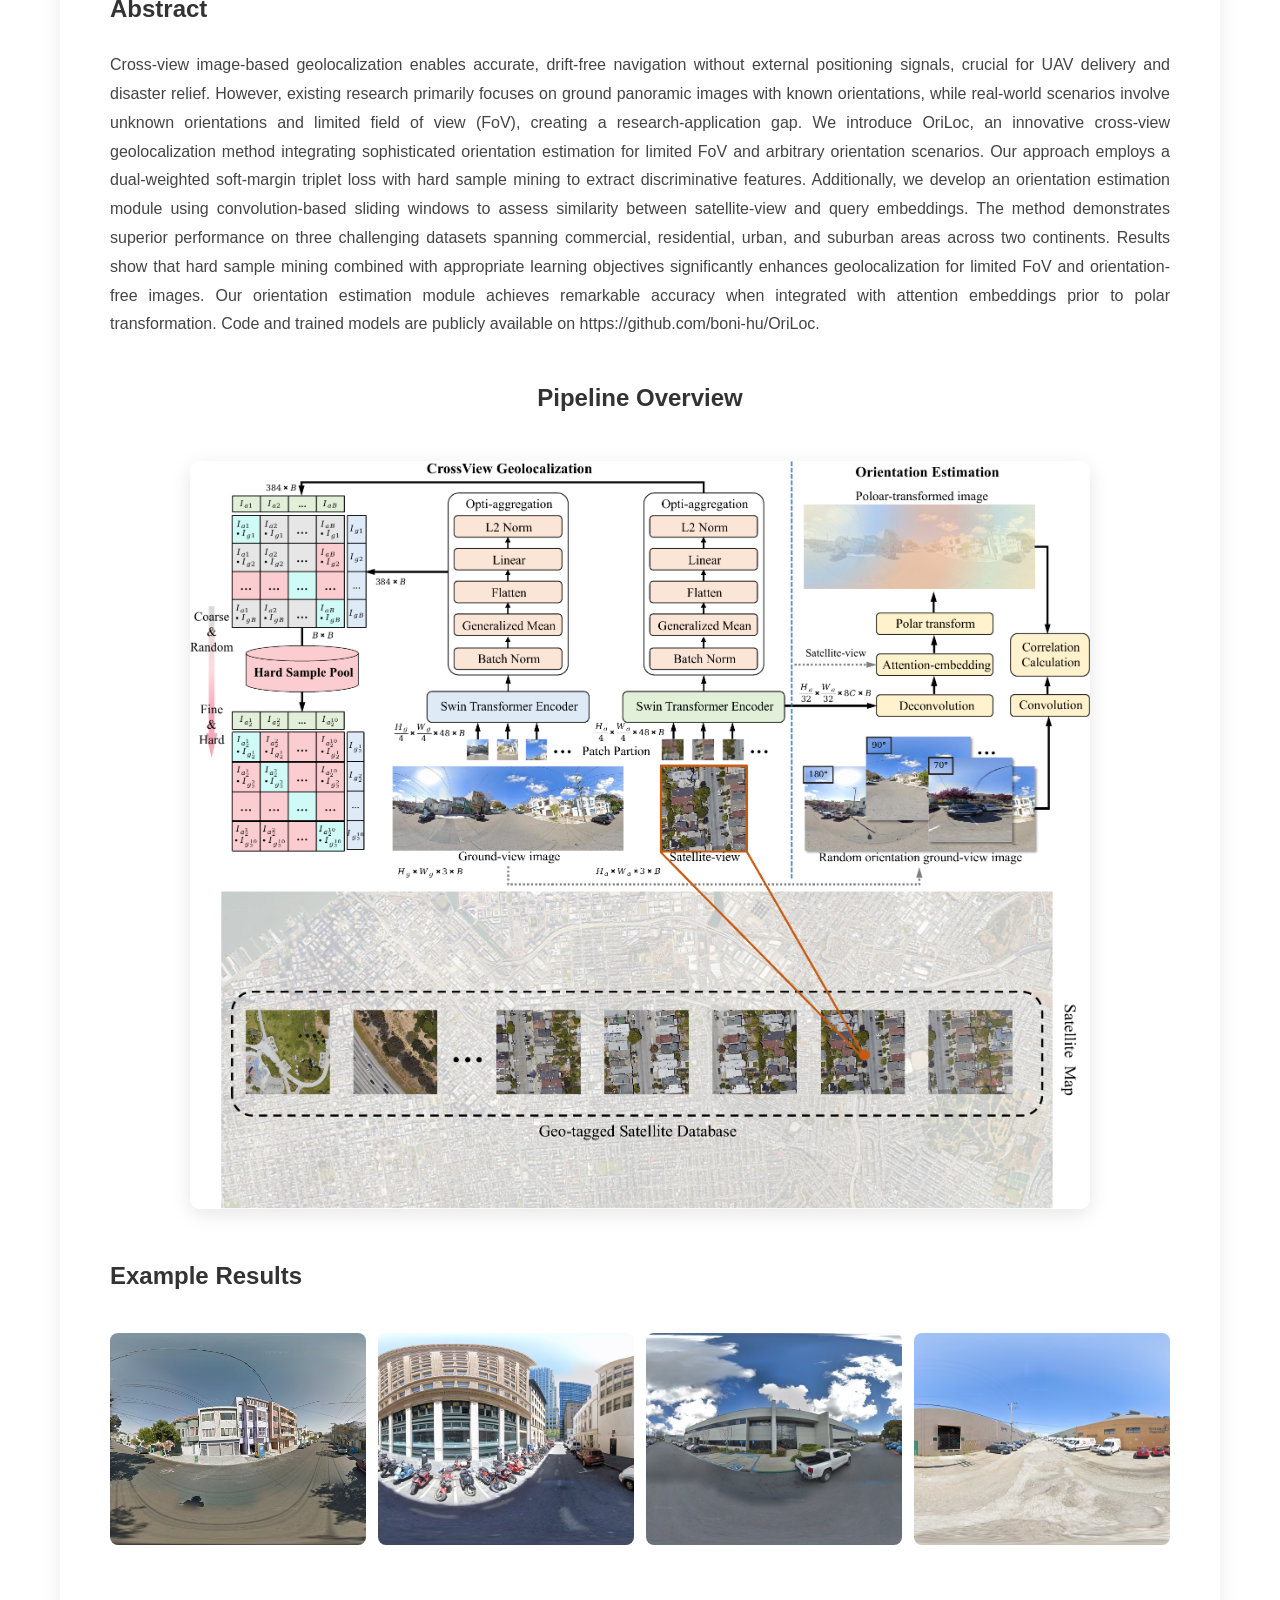
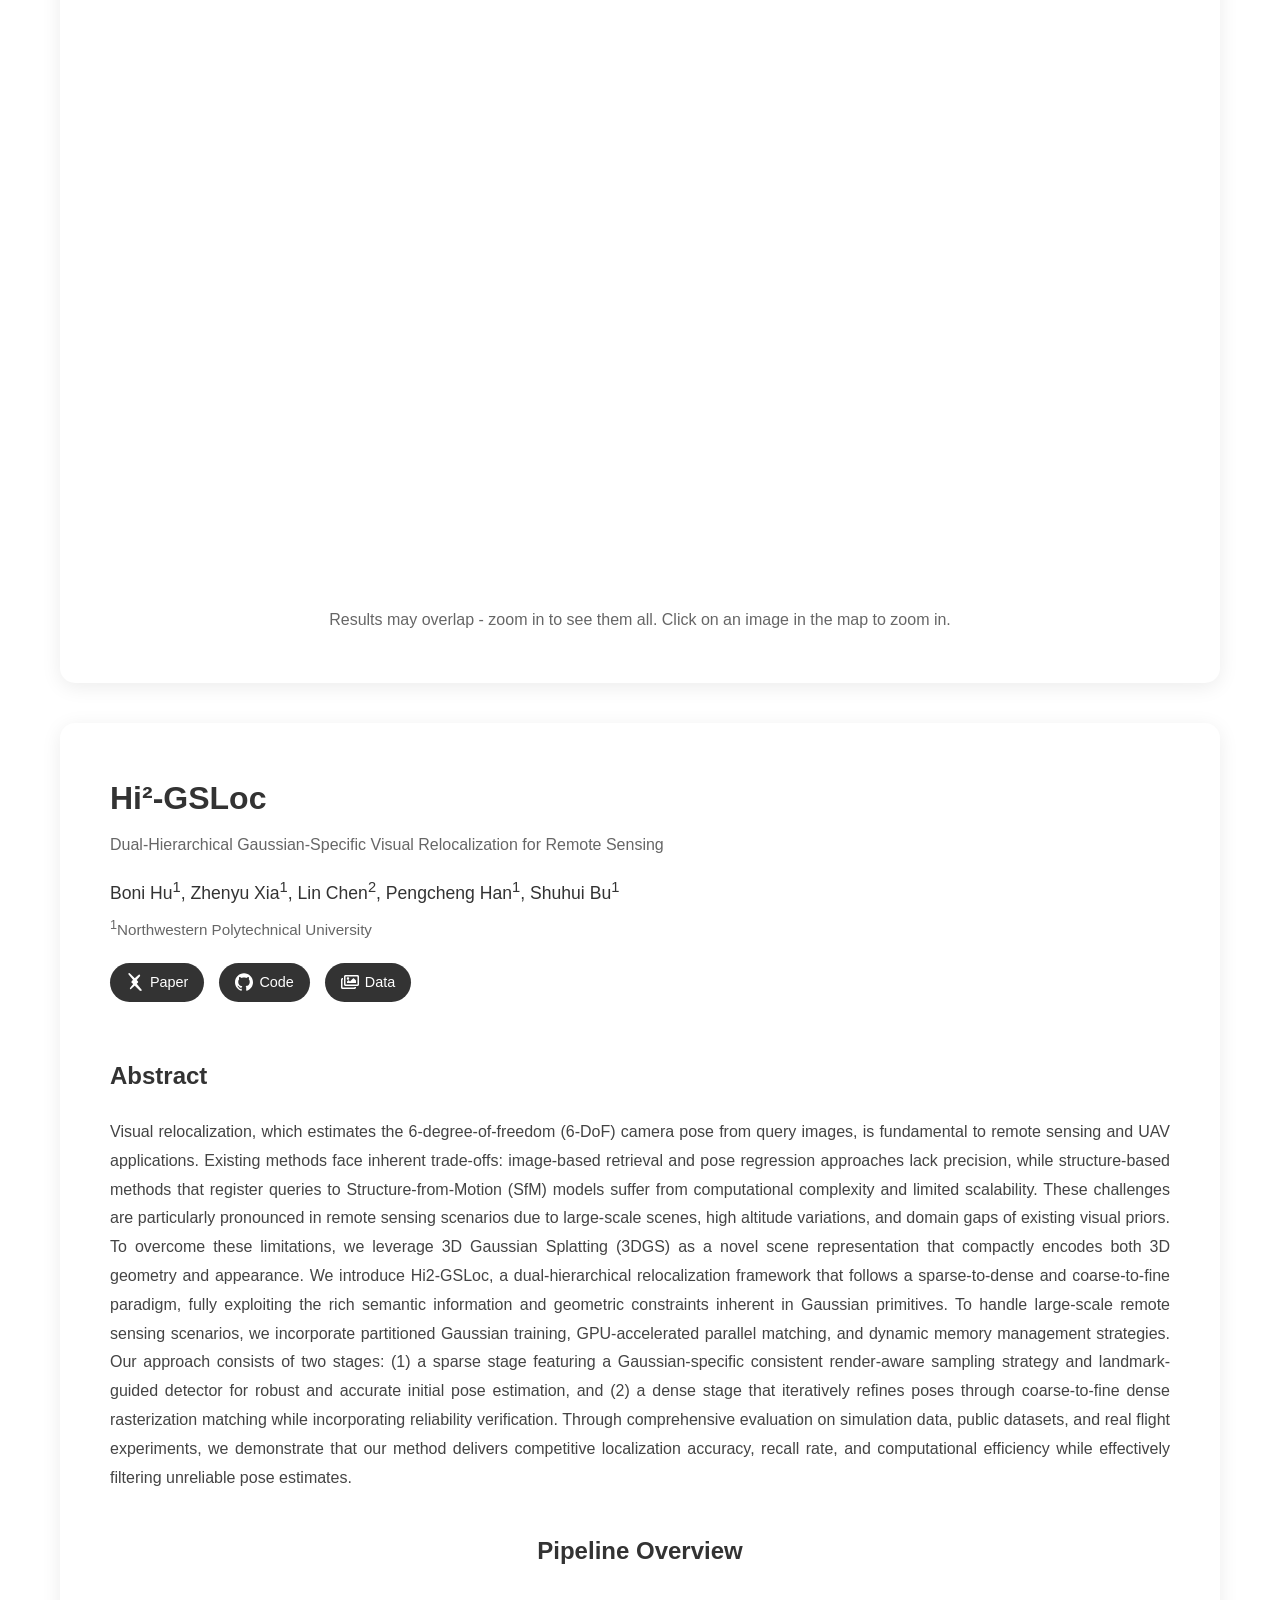
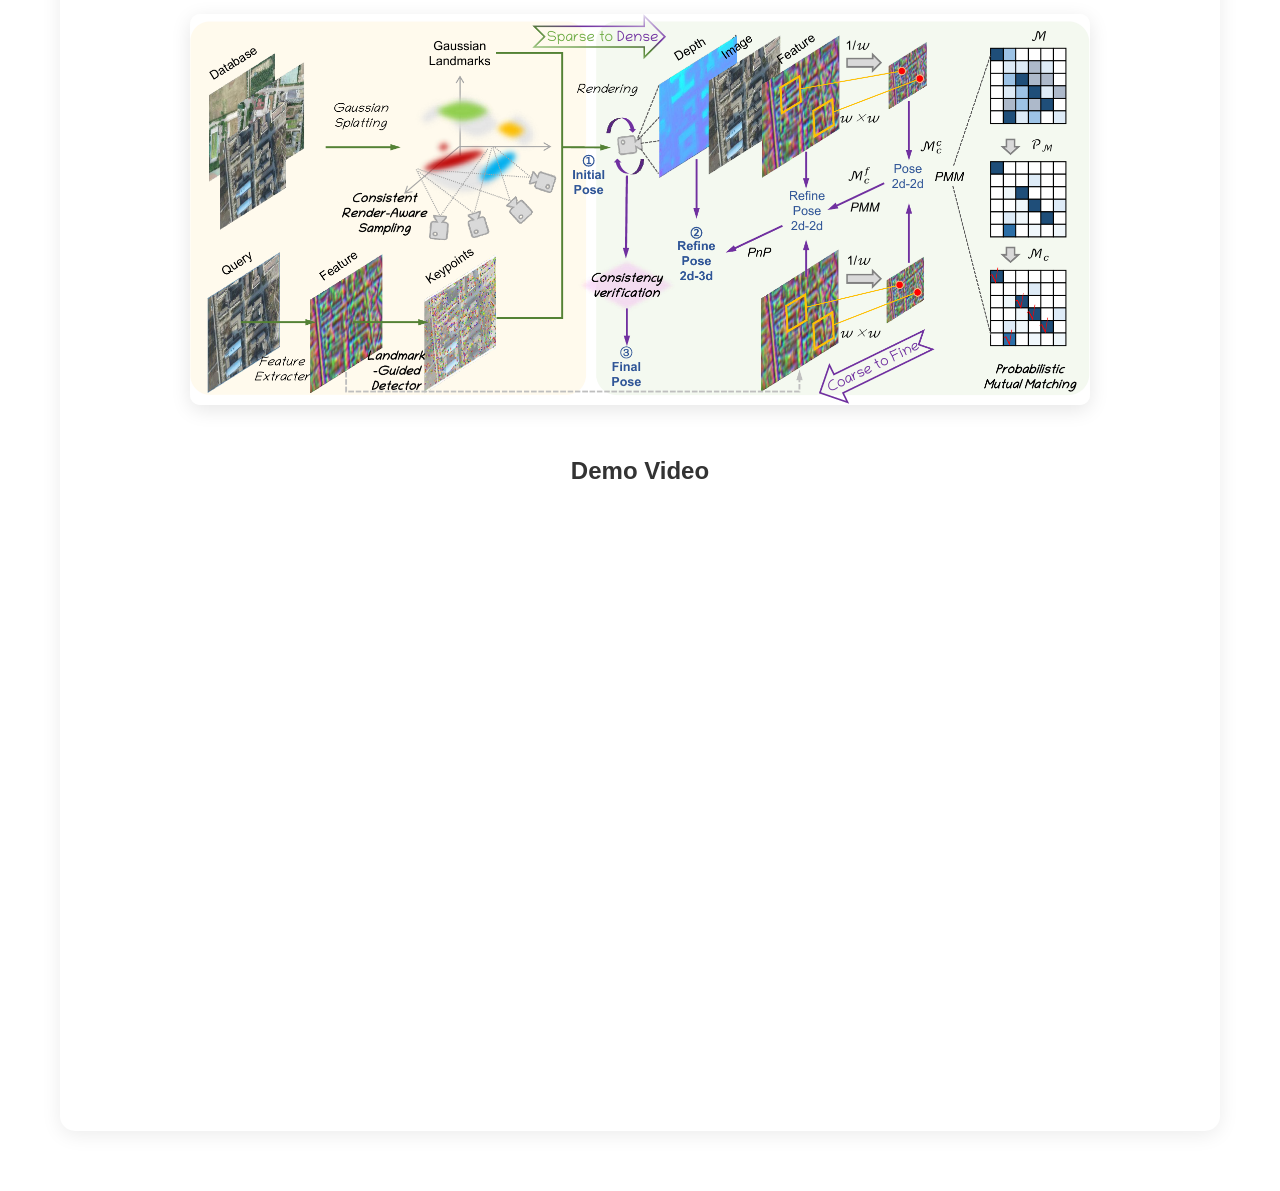
==== commit 9dadaf28: "update cross view demo" ====
--- a/index.html
+++ b/index.html
@@ -638,20 +638,20 @@
         <h2>Example Results</h2>
         <div class="example-queries">
           <div class="example-query" onclick="setMap(this)">
-            <img src="examples/_10a6ddf4_query@52.49042@13.39269@success.jpg" 
-                 data-preds="examples/_10a6ddf4@52.49045@13.39274@success.jpg;examples/_10a6ddf4@52.49047@13.39262@success.jpg;examples/_10a6ddf4@52.49049@13.39266@success.jpg;examples/_10a6ddf4@52.53102@13.42728@_failure.jpg;examples/_10a6ddf4@52.53114@13.42744@failure.jpg">
+            <img src="examples/-3-2/_x_Hz1JjJ0hzeWlZ7yCANkg_query@37.746174@-122.425654@success.jpg" 
+                 data-preds="examples/-3-2/_3774617017357913_n12242565716621485@37.746170@-122.425657@success.png;examples/-719/_37758964999232_n12239287238506438@37.758965@-122.392872@failure.png;examples/-719/_3774617017357913_n12242565716621485@37.746170@-122.425657@failure.png">
           </div>
           <div class="example-query" onclick="setMap(this)">
-            <img src="examples/_e6d4ef08_query@52.48753@13.38411@success.jpg" 
-                 data-preds="examples/_e6d4ef08@52.48766@13.38397@success.jpg;examples/_e6d4ef08@52.49720@13.34247@failure.jpg;examples/_e6d4ef08@52.50317@13.45528@failure.jpg;examples/_e6d4ef08@52.50319@13.45520@failure.jpg;examples/_e6d4ef08@52.50351@13.45582@failure.jpg">
+            <img src="examples/5-22/_JJ8TdU5_UQg_WE2qt8QbXQ_query@37.788169@-122.400728@success.jpg" 
+                 data-preds="examples/5-22/_3778816344751675_n12240075733242969@37.788163@-122.400757@success.png;examples/-719/_37758964999232_n1224269021579041@37.758965@-122.426902@failure.png;examples/-719/_3774617017357913_n12242565716621485@37.746170@-122.425657@failure.png">
           </div>
           <div class="example-query" onclick="setMap(this)">
-            <img src="examples/_e81069c0_query@52.50439@13.38232@success.jpg" 
-                 data-preds="examples/_e81069c0@52.50432@13.38236@success.jpg;examples/_e81069c0@52.50439@13.38235@success.jpg;examples/_e81069c0@52.50446@13.38226@success.jpg;examples/_e81069c0@52.50457@13.38217@success.jpg;examples/_e81069c0@52.51073@13.36871@failure.jpg">
+            <img src="examples/21-3/_syHN7G42ysmqRSABqg884A_query@37.750085@-122.394122@success.jpg" 
+                 data-preds="examples/21-3/_37750107043010786_n12239411737675364@37.750107@-122.394117@success.png;examples/-719/_37758964999232_n1224269021579041@37.758965@-122.426902@failure.png">
           </div>
           <div class="example-query" onclick="setMap(this)">
-            <img src="examples/_faac82e7_query@52.49989@13.35393@success.jpg" 
-                 data-preds="examples/_faac82e7@52.49981@13.34109@_failure.jpg;examples/_faac82e7@52.49983@13.34124@failure.jpg;examples/_faac82e7@52.49984@13.34128@failure.jpg;examples/_faac82e7@52.49992@13.35389@success.jpg;examples/_faac82e7@52.51958@13.37191@failure.jpg">
+            <img src="examples/26-2/_U54rcLNA7eGddtzHmv5XAA_query@37.750408@-122.389556@success.jpg" 
+                 data-preds="examples/26-2/_3775043511546342_n12238955240722636@37.750435@-122.389552@success.png;examples/26-2/_37750107043010786_n12238955240722636@37.750107@-122.389552@success.png;examples/-719/_37750107043010786_n12239411737675364@37.750107@-122.394117@failure.png">
           </div>
         </div>
         <div id="map"></div>
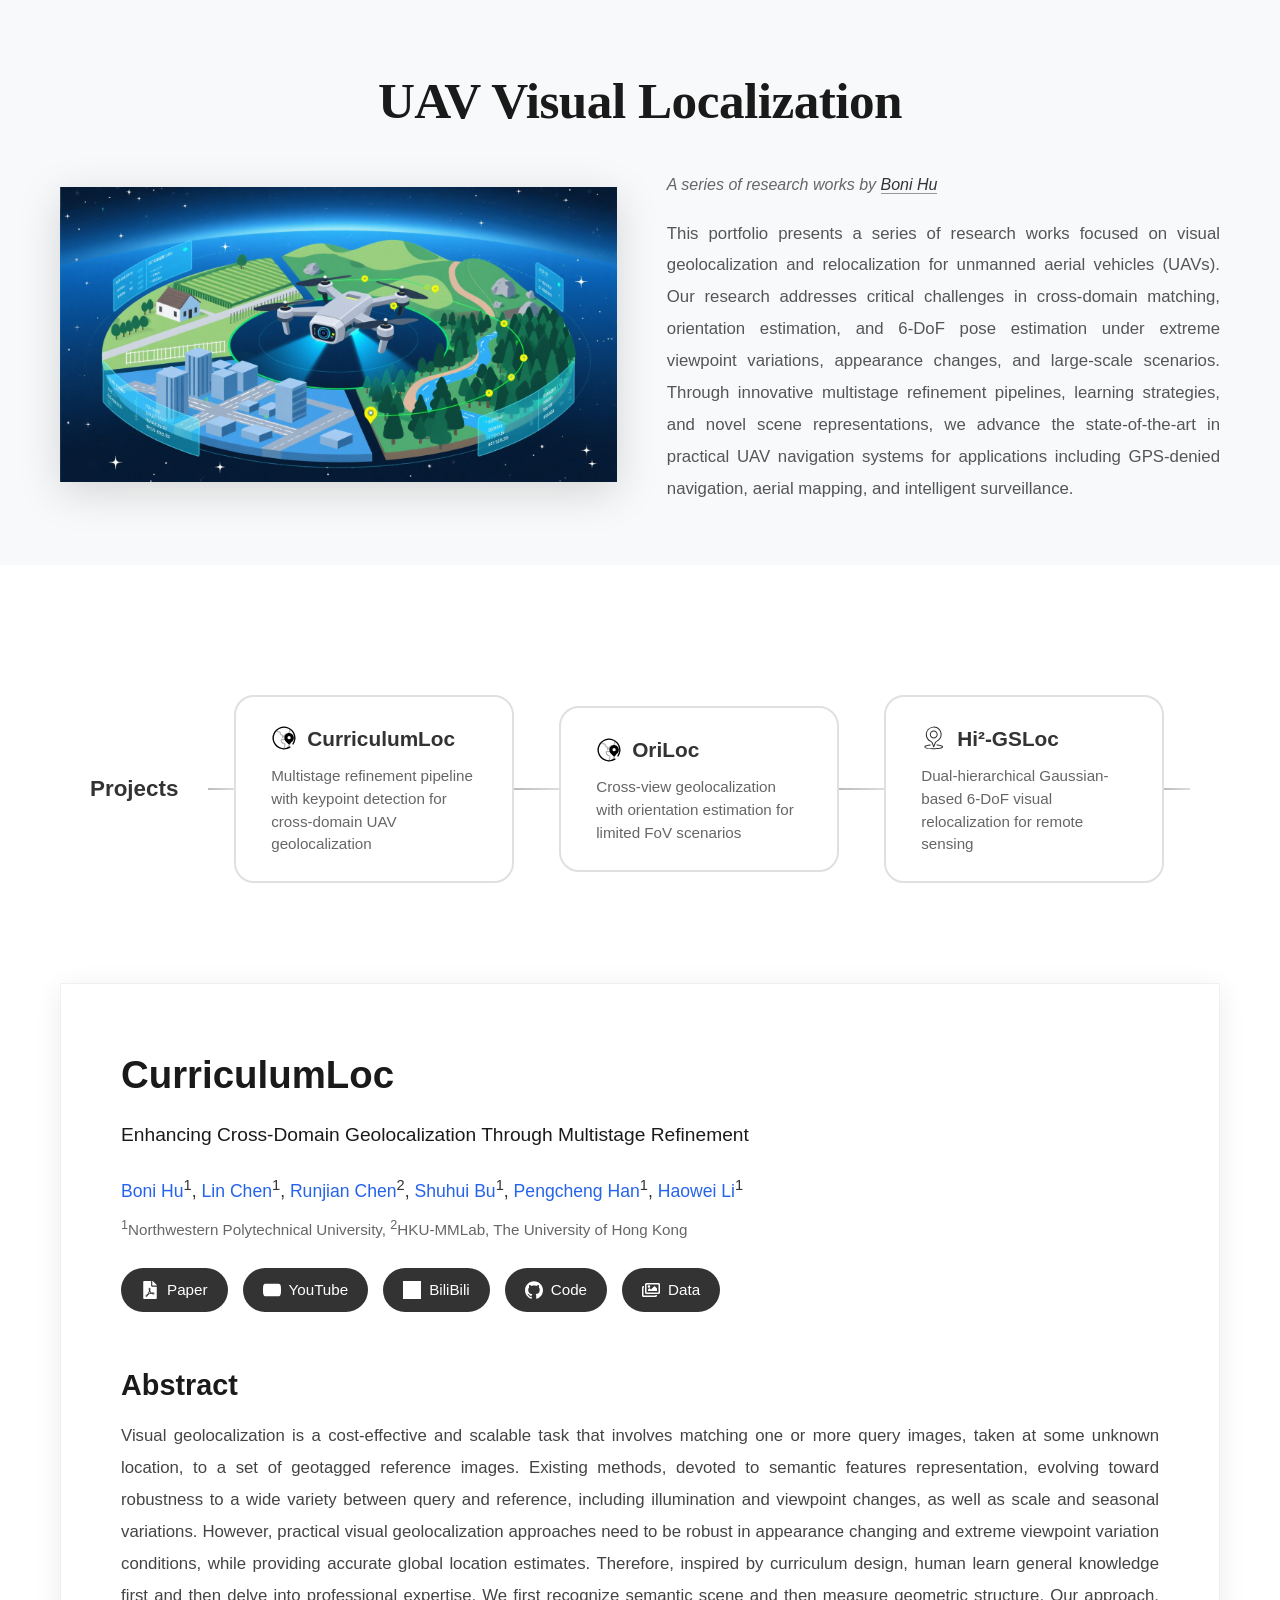
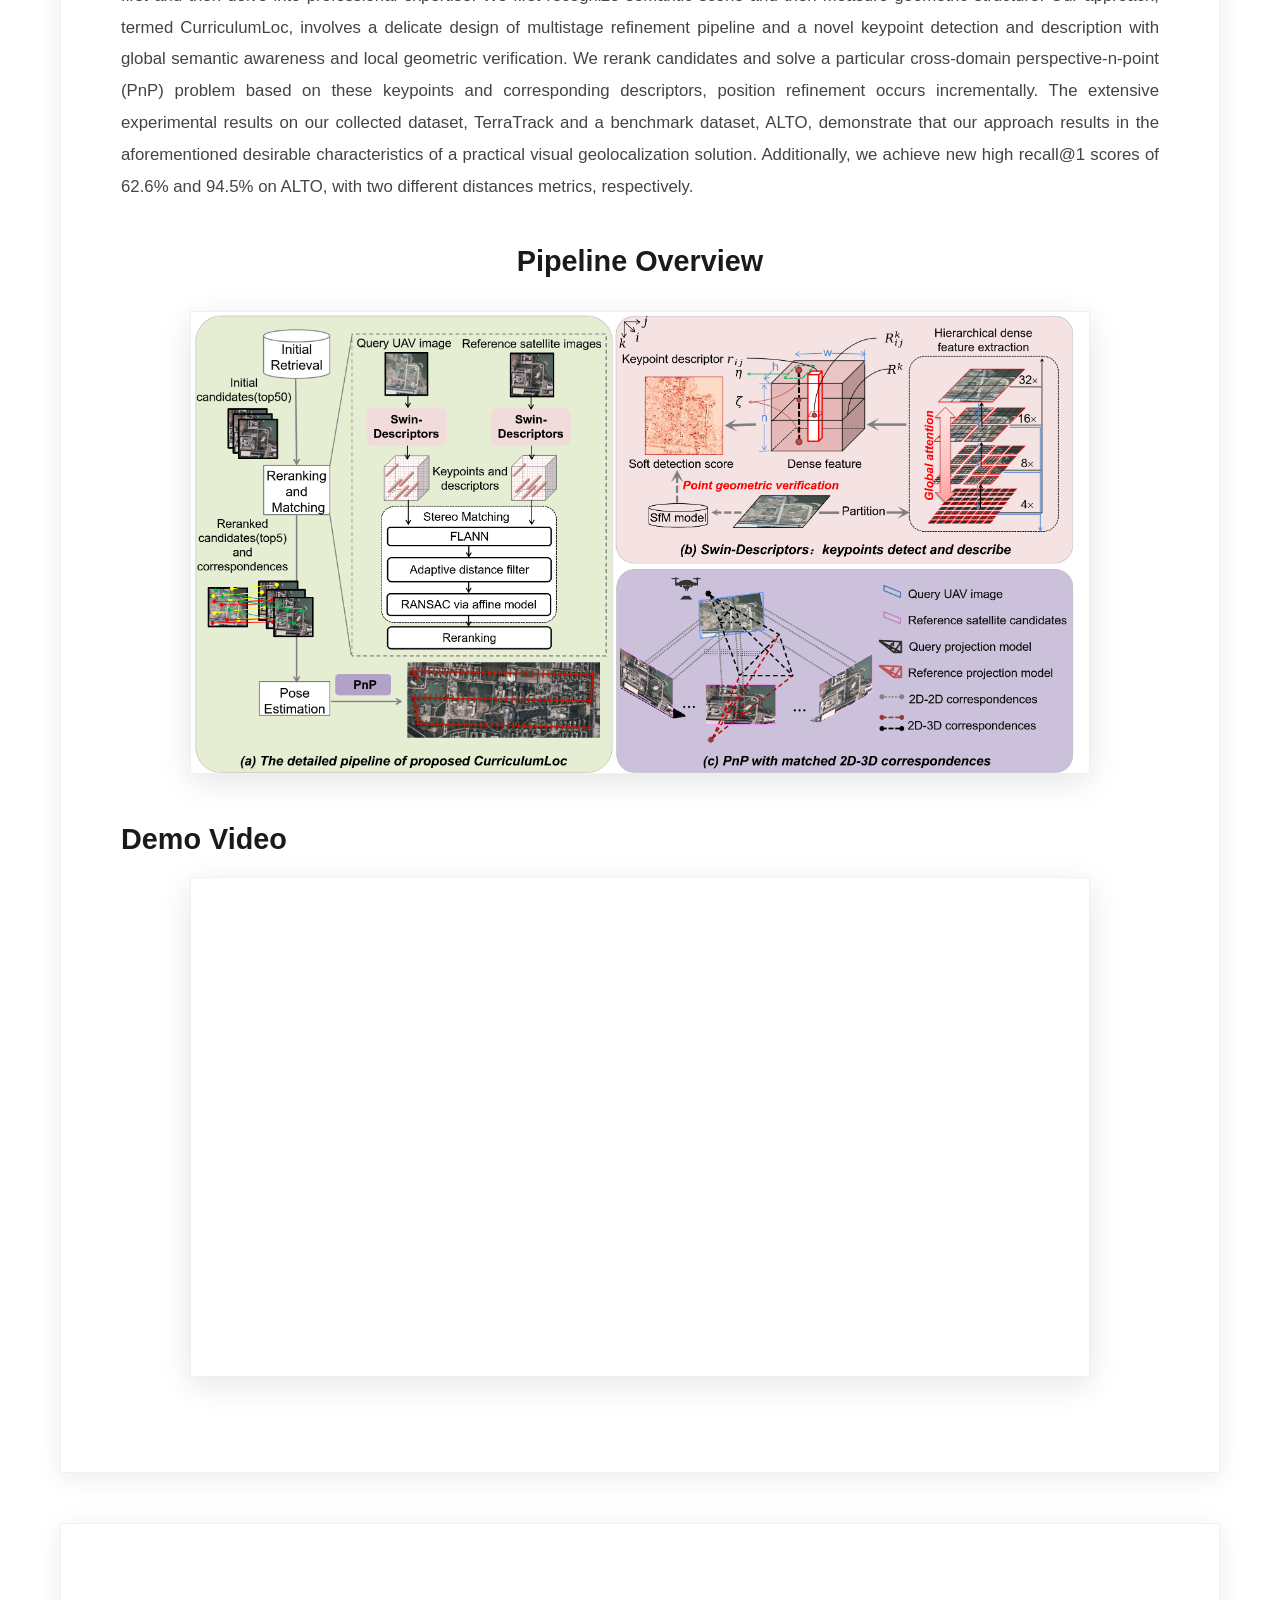
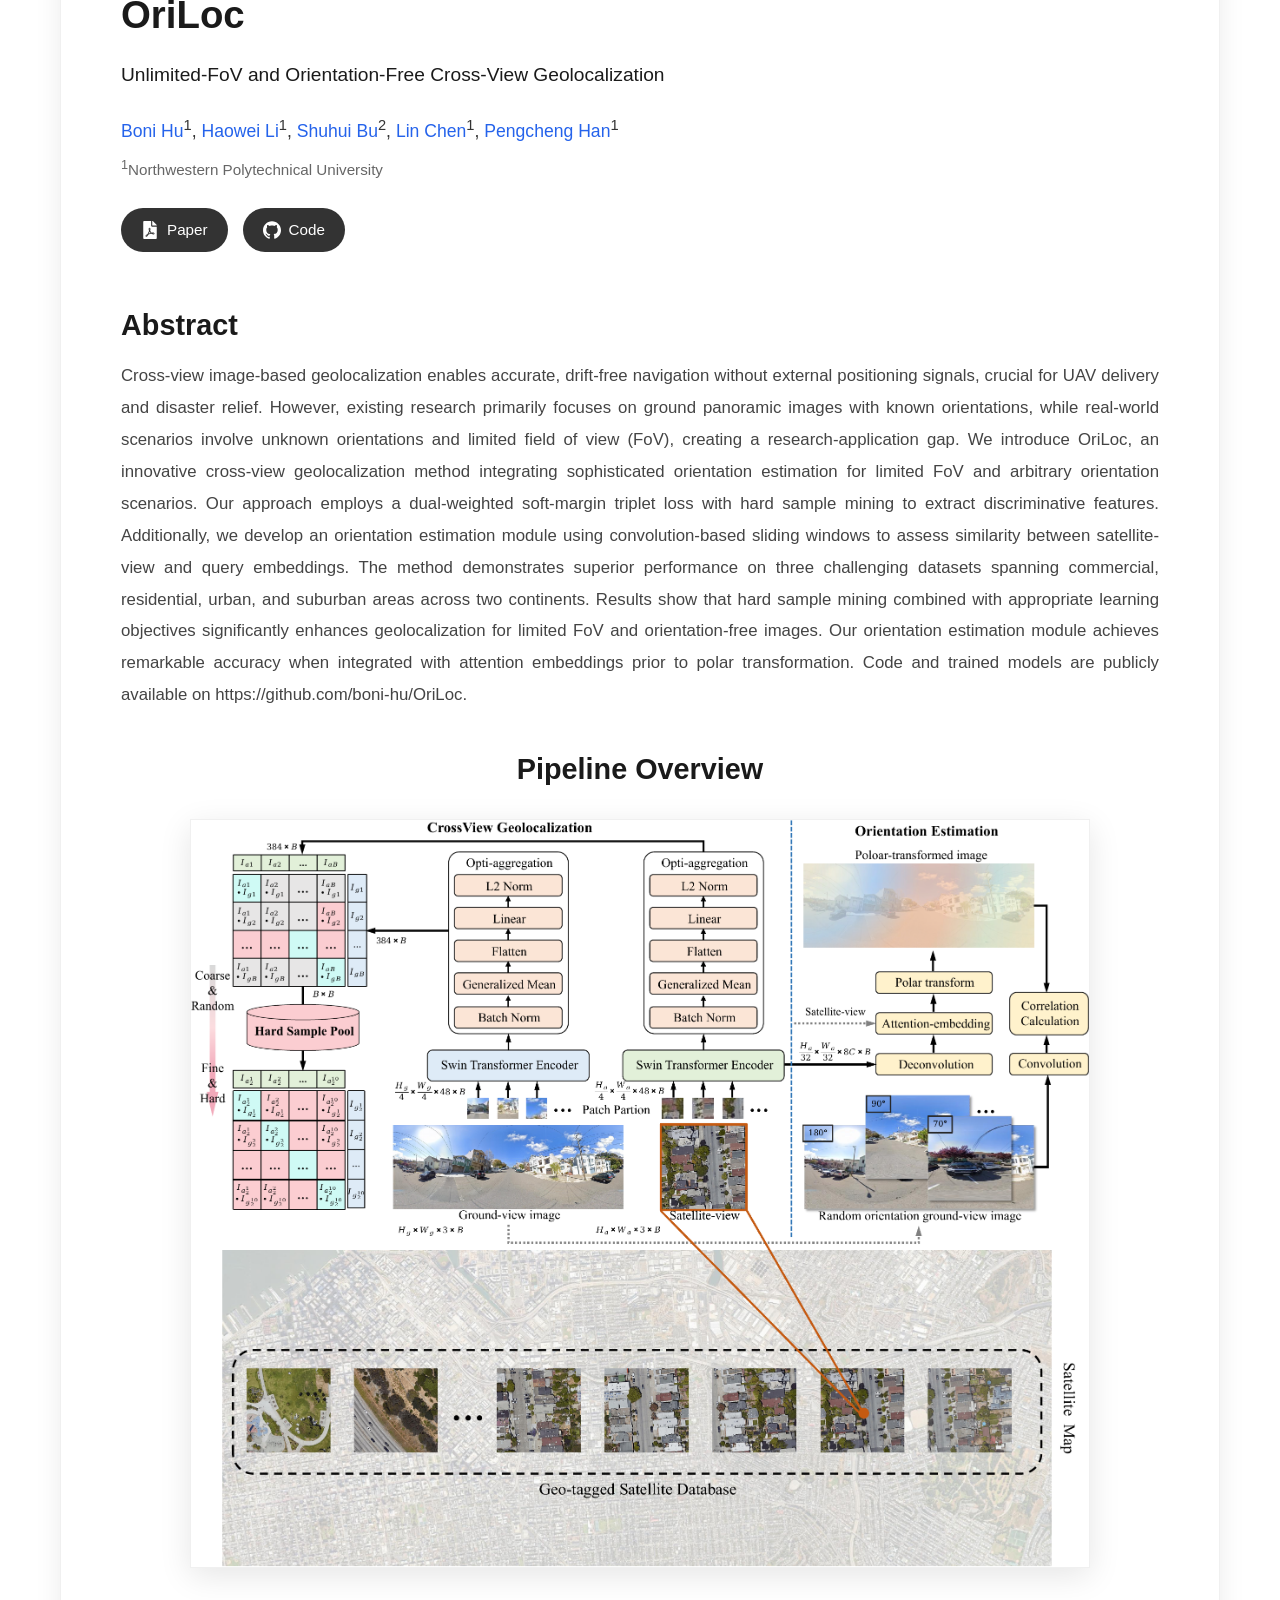
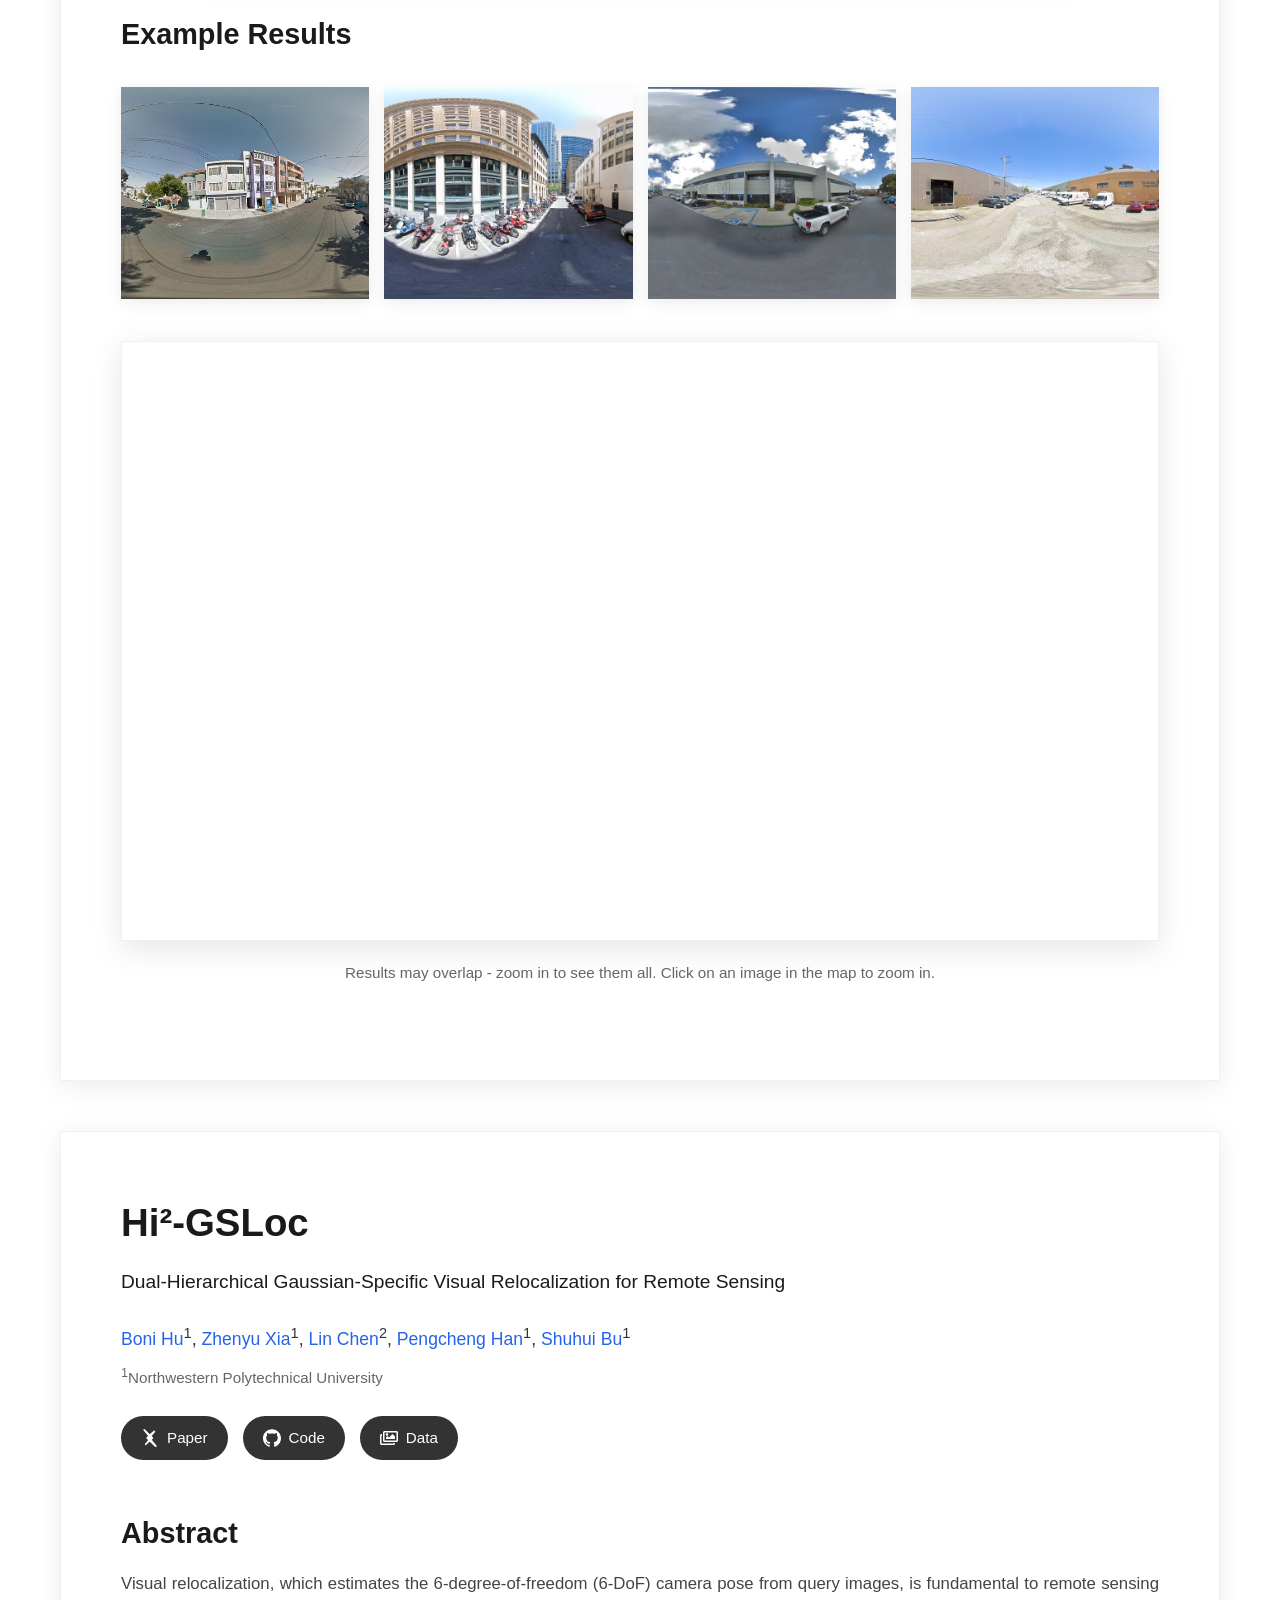
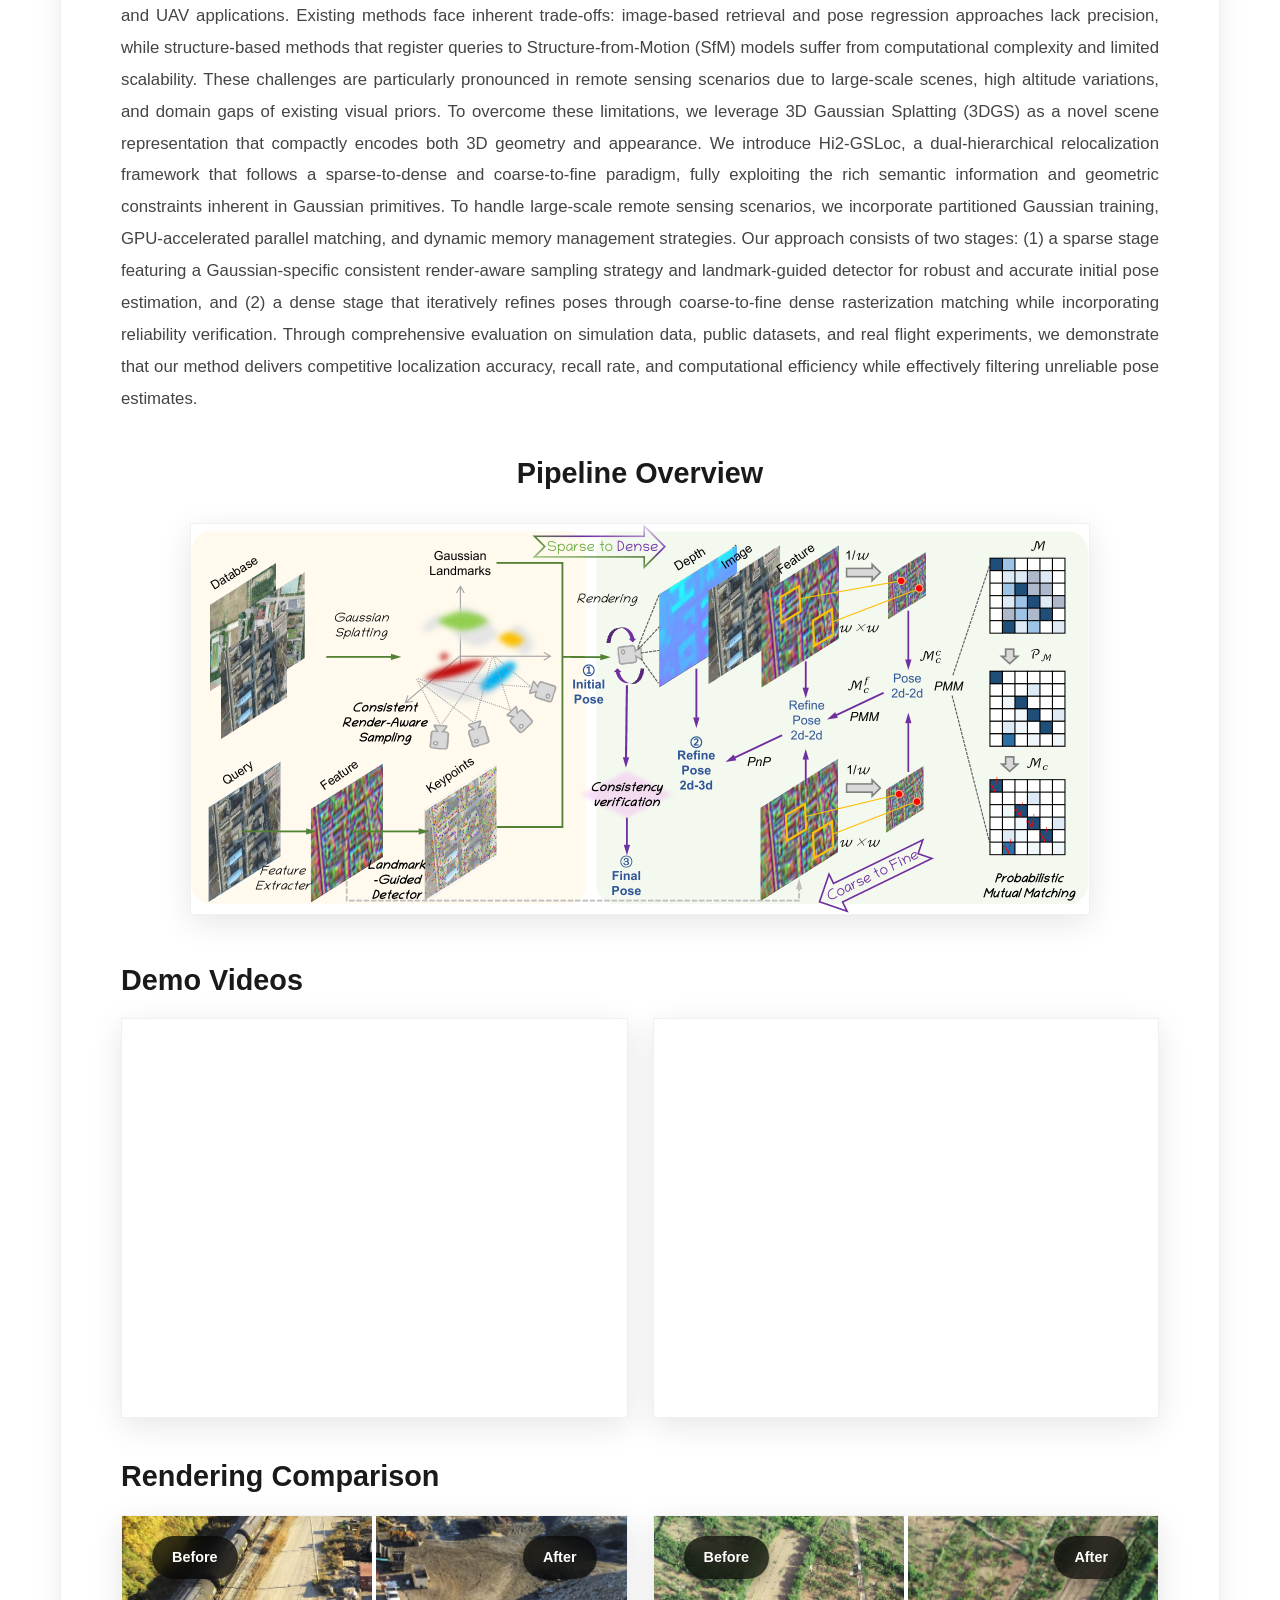
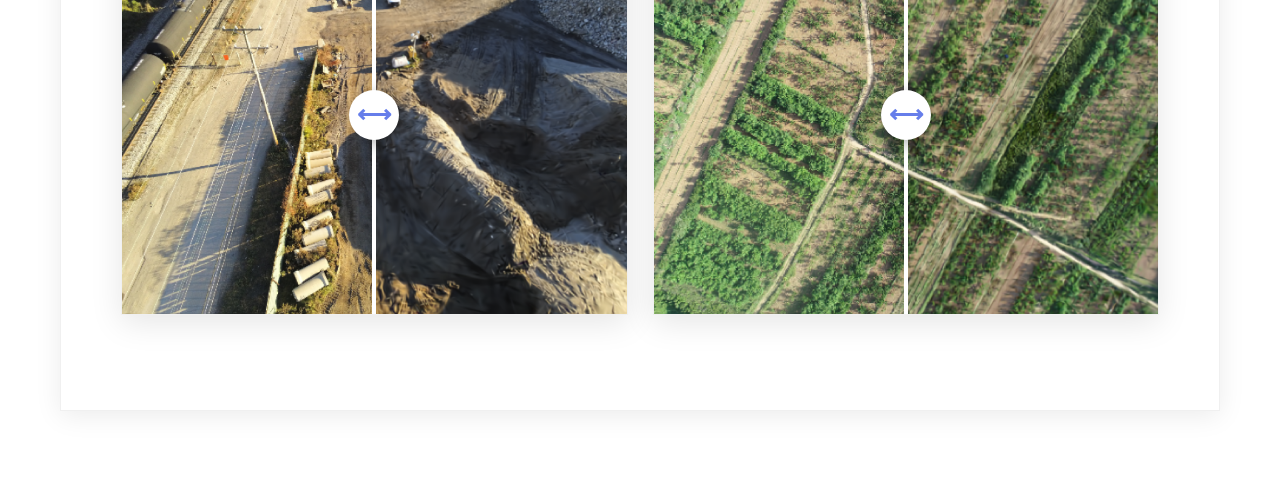
==== commit 18354924: "update" ====
--- a/index.html
+++ b/index.html
@@ -32,14 +32,15 @@
     /* Hero Section */
     .hero {
       text-align: center;
-      padding: 30px 20px;
+      padding: 40px 20px;
       color: #333;
       background: #f8f9fa;
+      margin-bottom: 20px;
     }
 
     .hero h1 {
-      font-size: 3em;
-      margin-bottom: 15px;
+      font-size: 3.2em;
+      margin-bottom: 20px;
       font-weight: 900;
       color: #1a1a1a;
       text-align: center;
@@ -50,20 +51,19 @@
     .hero-content {
       display: flex;
       align-items: center;
-      gap: 40px;
+      gap: 50px;
       max-width: 1200px;
       margin: 0 auto;
-      margin-top: 20px;
+      margin-top: 30px;
     }
 
     .hero-image-container {
-      flex: 0 0 45%;
+      flex: 0 0 48%;
     }
 
     .hero-image {
       width: 100%;
-      border-radius: 15px;
-      box-shadow: 0 8px 30px rgba(0,0,0,0.15);
+      box-shadow: 0 10px 40px rgba(0,0,0,0.15);
     }
 
     .hero-text {
@@ -72,9 +72,9 @@
     }
 
     .author-note {
-      font-size: 0.95em;
+      font-size: 1em;
       color: #666;
-      margin-bottom: 15px;
+      margin-bottom: 20px;
       font-style: italic;
     }
 
@@ -91,23 +91,23 @@
     }
 
     .hero-description {
-      font-size: 1em;
-      color: #666;
-      line-height: 1.8;
+      font-size: 1.05em;
+      color: #555;
+      line-height: 1.9;
       text-align: justify;
     }
 
     /* Navigation Menu */
     .nav-menu {
       background: transparent;
-      padding: 40px 0;
-      margin: 30px auto;
+      padding: 50px 0;
+      margin: 40px auto;
       position: relative;
       max-width: 1100px;
     }
 
     .nav-title {
-      font-size: 1.3em;
+      font-size: 1.4em;
       font-weight: 600;
       color: #333;
       margin-right: 30px;
@@ -149,7 +149,7 @@
     .nav-card {
       background: #ffffff;
       border-radius: 20px;
-      padding: 20px 30px;
+      padding: 25px 35px;
       cursor: pointer;
       transition: all 0.3s ease;
       border: 2px solid #e0e0e0;
@@ -161,79 +161,81 @@
     }
 
     .nav-card:hover {
-      transform: translateY(-3px);
-      box-shadow: 0 8px 20px rgba(0, 0, 0, 0.1);
+      transform: translateY(-5px);
+      box-shadow: 0 10px 30px rgba(0, 0, 0, 0.12);
       border-color: #999;
       background: #f8f9fa;
     }
 
     .nav-card h3 {
       color: #333;
-      font-size: 1.2em;
-      margin-bottom: 8px;
+      font-size: 1.3em;
+      margin-bottom: 10px;
       display: flex;
       align-items: center;
       gap: 10px;
     }
 
     .nav-card-icon {
-      width: 24px;
-      height: 24px;
+      width: 26px;
+      height: 26px;
       flex-shrink: 0;
     }
 
     .nav-card p {
       color: #666;
-      font-size: 0.9em;
-      line-height: 1.4;
+      font-size: 0.95em;
+      line-height: 1.5;
     }
 
     /* Project Sections */
     .project-section {
       background: #ffffff;
-      border-radius: 15px;
-      padding: 50px;
-      margin: 40px auto;
-      box-shadow: 0 4px 20px rgba(0,0,0,0.08);
+      padding: 60px;
+      margin: 50px auto;
+      box-shadow: 0 5px 25px rgba(0,0,0,0.08);
       scroll-margin-top: 20px;
       max-width: 1200px;
+      border: 1px solid #f0f0f0;
     }
 
     .project-header {
-      padding-bottom: 25px;
+      padding-bottom: 20px;
       margin-bottom: 25px;
     }
 
     .project-header h1 {
-      font-size: 2em;
-      color: #333;
-      margin-bottom: 10px;
+      font-size: 2.4em;
+      color: #1a1a1a;
+      margin-bottom: 15px;
+      font-weight: 700;
     }
 
     .project-header .subtitle {
-      font-size: 1em;
-      color: #666;
-      font-weight: 400;
-      line-height: 1.4;
+      font-size: 1.2em;
+      color: #1a1a1a;
+      font-weight: 500;
+      line-height: 1.5;
     }
 
     .authors {
-      margin: 20px 0;
+      margin: 25px 0;
     }
 
     .authors .names {
       font-size: 1.1em;
-      margin-bottom: 8px;
+      margin-bottom: 10px;
+      line-height: 1.6;
     }
 
     .authors .names a {
-      color: #333;
+      color: #2563eb;
       text-decoration: none;
       transition: color 0.3s;
     }
 
     .authors .names a:hover {
-      color: #666;
+      color: #1d4ed8;
       text-decoration: underline;
     }
 
@@ -246,27 +248,27 @@
       display: flex;
       gap: 15px;
       flex-wrap: wrap;
-      margin-top: 20px;
+      margin-top: 25px;
     }
 
     .links a {
       display: inline-flex;
       align-items: center;
-      gap: 6px;
-      padding: 8px 16px;
+      gap: 8px;
+      padding: 10px 20px;
       background: #333;
       color: white;
       text-decoration: none;
-      border-radius: 20px;
+      border-radius: 25px;
       transition: all 0.3s;
       font-weight: 500;
-      font-size: 0.9em;
+      font-size: 0.95em;
     }
 
     .links a:hover {
       background: #555;
       transform: translateY(-2px);
-      box-shadow: 0 5px 15px rgba(0,0,0,0.2);
+      box-shadow: 0 6px 20px rgba(0,0,0,0.2);
     }
 
     .links img {
@@ -277,47 +279,71 @@
 
     /* Content Sections */
     h2 {
-      color: #333;
-      font-size: 1.5em;
-      margin: 25px 0 15px 0;
-      padding-bottom: 8px;
+      color: #1a1a1a;
+      font-size: 1.8em;
+      margin: 30px 0 12px 0;
+      font-weight: 600;
     }
 
     .sec-abstract {
-      margin: 30px 0;
+      margin: 25px 0;
     }
 
     .sec-abstract p {
       text-align: justify;
       color: #444;
-      line-height: 1.8;
-    }
-
-    .sec-pipeline, .sec-video {
+      line-height: 1.9;
+      font-size: 1.05em;
+    }
+
+    .sec-pipeline {
       text-align: center;
-      margin: 40px 0;
+      margin: 35px 0;
     }
 
     .sec-pipeline img {
       max-width: 900px;
       width: 100%;
-      border-radius: 10px;
-      box-shadow: 0 5px 20px rgba(0,0,0,0.1);
-      margin-top: 20px;
+      box-shadow: 0 8px 30px rgba(0,0,0,0.1);
+      margin-top: 15px;
+      border: 1px solid #f0f0f0;
+    }
+
+    .sec-video {
+      margin: 35px 0;
+    }
+
+    .video-container {
+      display: flex;
+      gap: 25px;
+      justify-content: center;
+      margin-top: 15px;
+      flex-wrap: wrap;
+    }
+
+    .video-container iframe {
+      flex: 1;
+      min-width: 380px;
+      max-width: 585px;
+      height: 400px;
+      box-shadow: 0 8px 30px rgba(0,0,0,0.1);
+      border: 1px solid #f0f0f0;
     }
 
     .full-width-video {
       width: 100%;
       max-width: 900px;
       height: 500px;
-      border-radius: 10px;
-      margin-top: 20px;
+      margin: 15px auto;
+      display: block;
+      box-shadow: 0 8px 30px rgba(0,0,0,0.1);
+      border: 1px solid #f0f0f0;
     }
 
     /* Example Results */
     .sec-results {
       max-width: 1200px;
-      margin: 0 auto;
+      margin: 35px auto;
     }
 
     .example-queries {
@@ -325,7 +351,7 @@
       display: flex;
       flex-direction: row;
       justify-content: space-between;
-      gap: 0.75rem;
+      gap: 15px;
       height: 14rem;
       margin: 30px 0;
     }
@@ -333,8 +359,10 @@
     .example-query {
       height: 13.25rem;
       cursor: pointer;
-      transition: border-bottom 0.3s;
+      transition: all 0.3s;
       flex: 1;
+      overflow: hidden;
+      box-shadow: 0 4px 15px rgba(0,0,0,0.08);
     }
 
     .example-query img {
@@ -342,11 +370,16 @@
       width: 100%;
       object-fit: cover;
       display: block;
-      border-radius: 8px;
+      transition: transform 0.3s;
+    }
+
+    .example-query:hover img {
+      transform: scale(1.05);
     }
 
     .example-query:hover {
       border-bottom: 0.75rem solid #999;
+      box-shadow: 0 6px 20px rgba(0,0,0,0.12);
     }
 
     .example-query.active {
@@ -362,6 +395,117 @@
       cursor: zoom-in;
       border-radius: 4px;
     }
+    
+    .sec-comparison {
+      margin: 35px 0;
+    }
+
+    .comparison-wrapper {
+      display: flex;
+      gap: 25px;
+      justify-content: center;
+      margin-top: 15px;
+      max-width: 100%;
+      flex-wrap: wrap;
+    }
+
+    .comparison-container {
+      position: relative;
+      flex: 1;
+      min-width: 380px;
+      max-width: 585px;
+      height: 400px;
+      overflow: hidden;
+      cursor: ew-resize;
+      user-select: none;
+      box-shadow: 0 8px 30px rgba(0,0,0,0.1);
+      border: 1px solid #f0f0f0;
+    }
+    
+    .image-wrapper {
+      position: absolute;
+      top: 0;
+      left: 0;
+      width: 100%;
+      height: 100%;
+    }
+
+    .image-wrapper img {
+      width: 100%;
+      height: 100%;
+      object-fit: cover;
+      display: block;
+    }
+
+    .after-image {
+      clip-path: inset(0 50% 0 0);
+    }
+    
+    .slider {
+      position: absolute;
+      top: 0;
+      left: 50%;
+      width: 4px;
+      height: 100%;
+      background: white;
+      z-index: 3;
+      transform: translateX(-50%);
+      cursor: ew-resize;
+      box-shadow: 0 0 20px rgba(0, 0, 0, 0.5);
+      pointer-events: auto;
+    }
+
+    .slider::before {
+      content: '';
+      position: absolute;
+      top: 50%;
+      left: 50%;
+      width: 50px;
+      height: 50px;
+      background: white;
+      border-radius: 50%;
+      transform: translate(-50%, -50%);
+      box-shadow: 0 4px 15px rgba(0, 0, 0, 0.3);
+      display: flex;
+      align-items: center;
+      justify-content: center;
+      pointer-events: none;
+    }
+
+    .slider::after {
+      content: '⟷';
+      position: absolute;
+      top: 50%;
+      left: 50%;
+      transform: translate(-50%, -50%);
+      font-size: 24px;
+      color: #667eea;
+      font-weight: bold;
+      z-index: 1;
+      pointer-events: none;
+    }
+
+    .labels {
+      position: absolute;
+      top: 20px;
+      width: 100%;
+      display: flex;
+      justify-content: space-between;
+      padding: 0 30px;
+      z-index: 4;
+      pointer-events: none;
+    }
+
+    .label {
+      background: rgba(0, 0, 0, 0.7);
+      color: white;
+      padding: 10px 20px;
+      border-radius: 25px;
+      font-weight: bold;
+      font-size: 0.9em;
+      backdrop-filter: blur(10px);
+      box-shadow: 0 4px 15px rgba(0, 0, 0, 0.3);
+    }
 
     .map-marker.active {
       height: 280px;
@@ -372,8 +516,9 @@
     #map {
       width: 100%;
       height: 600px;
-      border-radius: 10px;
       margin: 20px 0;
+      box-shadow: 0 8px 30px rgba(0,0,0,0.1);
+      border: 1px solid #f0f0f0;
     }
 
     /* Mapbox popup image size */
@@ -390,17 +535,19 @@
       right: 40px;
       background: #333;
       color: white;
-      width: 50px;
-      height: 50px;
+      width: 55px;
+      height: 55px;
       border-radius: 50%;
       display: flex;
       align-items: center;
       justify-content: center;
       cursor: pointer;
-      box-shadow: 0 5px 20px rgba(0,0,0,0.2);
+      box-shadow: 0 6px 25px rgba(0,0,0,0.2);
       transition: all 0.3s;
       opacity: 0;
       visibility: hidden;
+      font-size: 24px;
+      font-weight: bold;
     }
 
     .back-to-top.show {
@@ -413,6 +560,20 @@
       transform: translateY(-5px);
     }
 
+    @media (max-width: 968px) {
+      .video-container iframe,
+      .comparison-container {
+        width: 100% !important;
+        min-width: 100% !important;
+        max-width: 100% !important;
+      }
+
+      .comparison-wrapper {
+        flex-direction: column;
+        align-items: center;
+      }
+    }
+
     @media (max-width: 768px) {
       .hero h1 {
         font-size: 2em;
@@ -420,6 +581,7 @@
 
       .hero-content {
         flex-direction: column;
+        gap: 30px;
       }
 
       .hero-image-container {
@@ -432,6 +594,23 @@
       
       .project-section {
         padding: 30px 20px;
+        margin: 30px auto;
+      }
+
+      .project-header h1 {
+        font-size: 1.8em;
+      }
+
+      h2 {
+        font-size: 1.5em;
+      }
+      
+      .comparison-container {
+        height: 350px !important;
+      }
+
+      .video-container iframe {
+        height: 250px !important;
       }
 
       .full-width-video {
@@ -478,7 +657,7 @@
       <h1>UAV Visual Localization</h1>
       <div class="hero-content">
         <div class="hero-image-container">
-          <img src="teaser.png" alt="UAV Visual Geolocalization Overview" class="hero-image">
+          <img src="assets/teaser.png" alt="UAV Visual Geolocalization Overview" class="hero-image">
         </div>
         <div class="hero-text">
           <div class="author-note">
@@ -500,7 +679,7 @@
         <div class="nav-cards-container">
           <div class="nav-card" onclick="document.getElementById('curriculumloc').scrollIntoView({behavior: 'smooth'})">
             <h3>
-              <img src="icons/loc.svg" alt="Location" class="nav-card-icon">
+              <img src="assets/icons/loc.svg" alt="Location" class="nav-card-icon">
               CurriculumLoc
             </h3>
             <p>Multistage refinement pipeline with keypoint detection for cross-domain UAV geolocalization</p>
@@ -510,7 +689,7 @@
           
           <div class="nav-card" onclick="document.getElementById('oriloc').scrollIntoView({behavior: 'smooth'})">
             <h3>
-              <img src="icons/loc.svg" alt="Location" class="nav-card-icon">
+              <img src="assets/icons/loc.svg" alt="Location" class="nav-card-icon">
               OriLoc
             </h3>
             <p>Cross-view geolocalization with orientation estimation for limited FoV scenarios</p>
@@ -520,7 +699,7 @@
           
           <div class="nav-card" onclick="document.getElementById('hi2gsloc').scrollIntoView({behavior: 'smooth'})">
             <h3>
-              <img src="icons/reloc.svg" alt="Relocalization" class="nav-card-icon">
+              <img src="assets/icons/reloc.svg" alt="Relocalization" class="nav-card-icon">
               Hi²-GSLoc
             </h3>
             <p>Dual-hierarchical Gaussian-based 6-DoF visual relocalization for remote sensing</p>
@@ -539,7 +718,7 @@
           <div class="names">
             <a href="https://boni-hu.github.io/">Boni Hu</a><sup>1</sup>, 
             <a>Lin Chen</a><sup>1</sup>, 
-            <a href="https://boni-hu.github.io/">Runjian Chen</a><sup>2</sup>, 
+            <a>Runjian Chen</a><sup>2</sup>, 
             <a>Shuhui Bu</a><sup>1</sup>, 
             <a>Pengcheng Han</a><sup>1</sup>, 
             <a>Haowei Li</a><sup>1</sup>
@@ -550,23 +729,23 @@
         </div>
         <div class="links">
           <a href="https://ieeexplore.ieee.org/document/10477445">
-            <img src="./icons/pdf.svg" alt="Paper"/>
+            <img src="assets/icons/pdf.svg" alt="Paper"/>
             Paper
           </a>
-          <a href="https://www.youtube.com/watch?v=IF1VuWw-dRE">
-            <img class="yt" src="./icons/youtube.svg" alt="YouTube"/>
+          <a href="https://www.youtube.com/watch?v=MyGP61VaMpI">
+            <img class="yt" src="assets/icons/youtube.svg" alt="YouTube"/>
             YouTube
           </a>
           <a href="https://player.bilibili.com/player.html?bvid=BV1K84yzREQv&page=1&high_quality=1">
-            <img class="yt" src="./icons/bilibili.jpg" alt="BiliBili"/>
+            <img class="yt" src="assets/icons/bilibili.jpg" alt="BiliBili"/>
             BiliBili
           </a>
           <a href="https://github.com/boni-hu/CurriculumLoc">
-            <img src="./icons/github.svg" alt="Code"/>
+            <img src="assets/icons/github.svg" alt="Code"/>
             Code
           </a>
           <a href="https://github.com/boni-hu/CurriculumLoc">
-            <img src="./icons/images.svg" alt="Data"/>
+            <img src="assets/icons/images.svg" alt="Data"/>
             Data
           </a>
         </div>
@@ -579,14 +758,14 @@
 
       <div class="sec-pipeline">
         <h2>Pipeline Overview</h2>
-        <img src="pipeline.png" alt="CurriculumLoc Pipeline">
+        <img src="assets/pipeline.png" alt="CurriculumLoc Pipeline">
       </div>
 
       <div class="sec-video">
         <h2>Demo Video</h2>
         <iframe
           class="full-width-video"
-          src="https://www.youtube.com/embed/IF1VuWw-dRE"
+          src="https://www.youtube.com/embed/MyGP61VaMpI"
           title="YouTube video player"
           frameborder="0"
           allow="accelerometer; autoplay; clipboard-write; encrypted-media; gyroscope; picture-in-picture; web-share"
@@ -599,7 +778,7 @@
     <div id="oriloc" class="project-section">
       <div class="project-header">
         <h1>OriLoc</h1>
-        <div class="subtitle">Enhancing Cross-Domain Geolocalization Through Multistage Refinement</div>
+        <div class="subtitle">Unlimited-FoV and Orientation-Free Cross-View Geolocalization</div>
         <div class="authors">
           <div class="names">
             <a href="https://boni-hu.github.io/">Boni Hu</a><sup>1</sup>, 
@@ -614,11 +793,11 @@
         </div>
         <div class="links">
           <a href="https://ieeexplore.ieee.org/document/11037236">
-            <img src="./icons/pdf.svg" alt="Paper"/>
+            <img src="assets/icons/pdf.svg" alt="Paper"/>
             Paper
           </a>
           <a href="https://github.com/boni-hu/OriLoc">
-            <img src="./icons/github.svg" alt="Code"/>
+            <img src="assets/icons/github.svg" alt="Code"/>
             Code
           </a>
         </div>
@@ -631,31 +810,31 @@
 
       <div class="sec-pipeline">
         <h2>Pipeline Overview</h2>
-        <img src="oriloc-1.png" alt="OriLoc Pipeline">
+        <img src="assets/oriloc-1.png" alt="OriLoc Pipeline">
       </div>
 
       <div class="sec-results">
         <h2>Example Results</h2>
         <div class="example-queries">
           <div class="example-query" onclick="setMap(this)">
-            <img src="examples/-3-2/_x_Hz1JjJ0hzeWlZ7yCANkg_query@37.746174@-122.425654@success.jpg" 
-                 data-preds="examples/-3-2/_3774617017357913_n12242565716621485@37.746170@-122.425657@success.png;examples/-719/_37758964999232_n12239287238506438@37.758965@-122.392872@failure.png;examples/-719/_3774617017357913_n12242565716621485@37.746170@-122.425657@failure.png">
+            <img src="assets/examples/-3-2/_x_Hz1JjJ0hzeWlZ7yCANkg_query@37.746174@-122.425654@success.jpg" 
+                 data-preds="assets/examples/-3-2/_3774617017357913_n12242565716621485@37.746170@-122.425657@success.png;assets/examples/-719/_37758964999232_n12239287238506438@37.758965@-122.392872@failure.png;assets/examples/-719/_3774617017357913_n12242565716621485@37.746170@-122.425657@failure.png">
           </div>
           <div class="example-query" onclick="setMap(this)">
-            <img src="examples/5-22/_JJ8TdU5_UQg_WE2qt8QbXQ_query@37.788169@-122.400728@success.jpg" 
-                 data-preds="examples/5-22/_3778816344751675_n12240075733242969@37.788163@-122.400757@success.png;examples/-719/_37758964999232_n1224269021579041@37.758965@-122.426902@failure.png;examples/-719/_3774617017357913_n12242565716621485@37.746170@-122.425657@failure.png">
+            <img src="assets/examples/5-22/_JJ8TdU5_UQg_WE2qt8QbXQ_query@37.788169@-122.400728@success.jpg" 
+                 data-preds="assets/examples/5-22/_3778816344751675_n12240075733242969@37.788163@-122.400757@success.png;assets/examples/-719/_37758964999232_n1224269021579041@37.758965@-122.426902@failure.png;assets/examples/-719/_3774617017357913_n12242565716621485@37.746170@-122.425657@failure.png">
           </div>
           <div class="example-query" onclick="setMap(this)">
-            <img src="examples/21-3/_syHN7G42ysmqRSABqg884A_query@37.750085@-122.394122@success.jpg" 
-                 data-preds="examples/21-3/_37750107043010786_n12239411737675364@37.750107@-122.394117@success.png;examples/-719/_37758964999232_n1224269021579041@37.758965@-122.426902@failure.png">
+            <img src="assets/examples/21-3/_syHN7G42ysmqRSABqg884A_query@37.750085@-122.394122@success.jpg" 
+                 data-preds="assets/examples/21-3/_37750107043010786_n12239411737675364@37.750107@-122.394117@success.png;assets/examples/-719/_37758964999232_n1224269021579041@37.758965@-122.426902@failure.png">
           </div>
           <div class="example-query" onclick="setMap(this)">
-            <img src="examples/26-2/_U54rcLNA7eGddtzHmv5XAA_query@37.750408@-122.389556@success.jpg" 
-                 data-preds="examples/26-2/_3775043511546342_n12238955240722636@37.750435@-122.389552@success.png;examples/26-2/_37750107043010786_n12238955240722636@37.750107@-122.389552@success.png;examples/-719/_37750107043010786_n12239411737675364@37.750107@-122.394117@failure.png">
+            <img src="assets/examples/26-2/_U54rcLNA7eGddtzHmv5XAA_query@37.750408@-122.389556@success.jpg" 
+                 data-preds="assets/examples/26-2/_3775043511546342_n12238955240722636@37.750435@-122.389552@success.png;assets/examples/26-2/_37750107043010786_n12238955240722636@37.750107@-122.389552@success.png;assets/examples/-719/_37750107043010786_n12239411737675364@37.750107@-122.394117@failure.png">
           </div>
         </div>
         <div id="map"></div>
-        <p style="text-align: center; color: #666; margin-top: 10px;">
+        <p style="text-align: center; color: #666; margin-top: 15px; font-size: 0.95em;">
           Results may overlap - zoom in to see them all. Click on an image in the map to zoom in.
         </p>
       </div>
@@ -680,15 +859,15 @@
         </div>
         <div class="links">
           <a href="https://arxiv.org/abs/2507.15683">
-            <img src="./icons/arxiv.svg" alt="Paper"/>
+            <img src="assets/icons/arxiv.svg" alt="Paper"/>
             Paper
           </a>
           <a href="https://github.com/boni-hu/CurriculumLoc">
-            <img src="./icons/github.svg" alt="Code"/>
+            <img src="assets/icons/github.svg" alt="Code"/>
             Code
           </a>
           <a href="https://github.com/boni-hu/CurriculumLoc">
-            <img src="./icons/images.svg" alt="Data"/>
+            <img src="assets/icons/images.svg" alt="Data"/>
             Data
           </a>
         </div>
@@ -701,19 +880,60 @@
 
       <div class="sec-pipeline">
         <h2>Pipeline Overview</h2>
-        <img src="gsloc-1.png" alt="Hi²-GSLoc Pipeline">
+        <img src="assets/gsloc-1.png" alt="Hi²-GSLoc Pipeline">
       </div>
 
       <div class="sec-video">
-        <h2>Demo Video</h2>
-        <iframe
-          class="full-width-video"
-          src="https://www.youtube.com/embed/IF1VuWw-dRE"
-          title="YouTube video player"
-          frameborder="0"
-          allow="accelerometer; autoplay; clipboard-write; encrypted-media; gyroscope; picture-in-picture; web-share"
-          allowfullscreen
-        ></iframe>
+        <h2>Demo Videos</h2>
+        <div class="video-container">
+          <iframe
+            src="https://www.youtube.com/embed/o5qSzOBqX8s"
+            title="Demo Video 1"
+            frameborder="0"
+            allow="accelerometer; autoplay; clipboard-write; encrypted-media; gyroscope; picture-in-picture; web-share"
+            allowfullscreen
+          ></iframe>
+          <iframe
+            src="https://www.youtube.com/embed/M45v7Lfvzjg"
+            title="Demo Video 2"
+            frameborder="0"
+            allow="accelerometer; autoplay; clipboard-write; encrypted-media; gyroscope; picture-in-picture; web-share"
+            allowfullscreen
+          ></iframe>
+        </div>
+      </div>
+
+      <div class="sec-comparison">
+        <h2>Rendering Comparison</h2>
+        <div class="comparison-wrapper">
+          <div class="comparison-container" id="comparisonContainer1">
+            <div class="image-wrapper before-image">
+              <img src="assets/examples/rubble-0.png" alt="Before Rendering">
+            </div>
+            <div class="image-wrapper after-image" id="afterImage1">
+              <img src="assets/examples/rubble-1.png" alt="After Rendering">
+            </div>
+            <div class="slider" id="slider1"></div>
+            <div class="labels">
+              <span class="label">Before</span>
+              <span class="label">After</span>
+            </div>
+          </div>
+          
+          <div class="comparison-container" id="comparisonContainer2">
+            <div class="image-wrapper before-image">
+              <img src="assets/examples/yuhuazhai-0.png" alt="Before Rendering">
+            </div>
+            <div class="image-wrapper after-image" id="afterImage2">
+              <img src="assets/examples/yuhuazhai-1.png" alt="After Rendering">
+            </div>
+            <div class="slider" id="slider2"></div>
+            <div class="labels">
+              <span class="label">Before</span>
+              <span class="label">After</span>
+            </div>
+          </div>
+        </div>
       </div>
     </div>
   </div>
@@ -751,6 +971,10 @@
       const img = element.querySelector('img');
       const src = img.src;
       const preds = img.getAttribute('data-preds');
+      
+      // Remove active class from all queries
+      document.querySelectorAll('.example-query').forEach(q => q.classList.remove('active'));
+      element.classList.add('active');
       
       if (!map) {
         initMap();
@@ -798,3 +1022,77 @@
 
     // Initialize map when page loads
     window.addEventListener('load', initMap);
+  </script>
+  <script>
+  // Comparison slider functionality
+    function initSliders() {
+      const sliders = [
+        {
+          container: document.getElementById('comparisonContainer1'),
+          slider: document.getElementById('slider1'),
+          afterImage: document.getElementById('afterImage1')
+        },
+        {
+          container: document.getElementById('comparisonContainer2'),
+          slider: document.getElementById('slider2'),
+          afterImage: document.getElementById('afterImage2')
+        }
+      ];
+
+      sliders.forEach(({container, slider, afterImage}) => {
+        if (!container || !slider || !afterImage) return;
+
+        let active = false;
+
+        function moveSlider(e) {
+          const rect = container.getBoundingClientRect();
+          const x = (e.type.includes('touch') ? e.touches[0].clientX : e.clientX) - rect.left;
+          const percentage = Math.max(0, Math.min(100, (x / rect.width) * 100));
+          
+          slider.style.left = percentage + '%';
+          afterImage.style.clipPath = `inset(0 ${100 - percentage}% 0 0)`;
+        }
+
+        function activate(e) {
+          active = true;
+          moveSlider(e);
+          e.preventDefault();
+        }
+
+        function deactivate() {
+          active = false;
+        }
+
+        function move(e) {
+          if (!active) return;
+          moveSlider(e);
+          e.preventDefault();
+        }
+
+        // Mouse events
+        slider.addEventListener('mousedown', activate);
+        container.addEventListener('mousedown', (e) => {
+          if (!slider.contains(e.target)) activate(e);
+        });
+        document.addEventListener('mousemove', move);
+        document.addEventListener('mouseup', deactivate);
+
+        // Touch events
+        slider.addEventListener('touchstart', activate, {passive: false});
+        container.addEventListener('touchstart', (e) => {
+          if (!slider.contains(e.target)) activate(e);
+        }, {passive: false});
+        document.addEventListener('touchmove', move, {passive: false});
+        document.addEventListener('touchend', deactivate);
+      });
+    }
+
+    // Initialize sliders
+    if (document.readyState === 'loading') {
+      document.addEventListener('DOMContentLoaded', initSliders);
+    } else {
+      initSliders();
+    }
+  </script>
+</body>
+</html>
